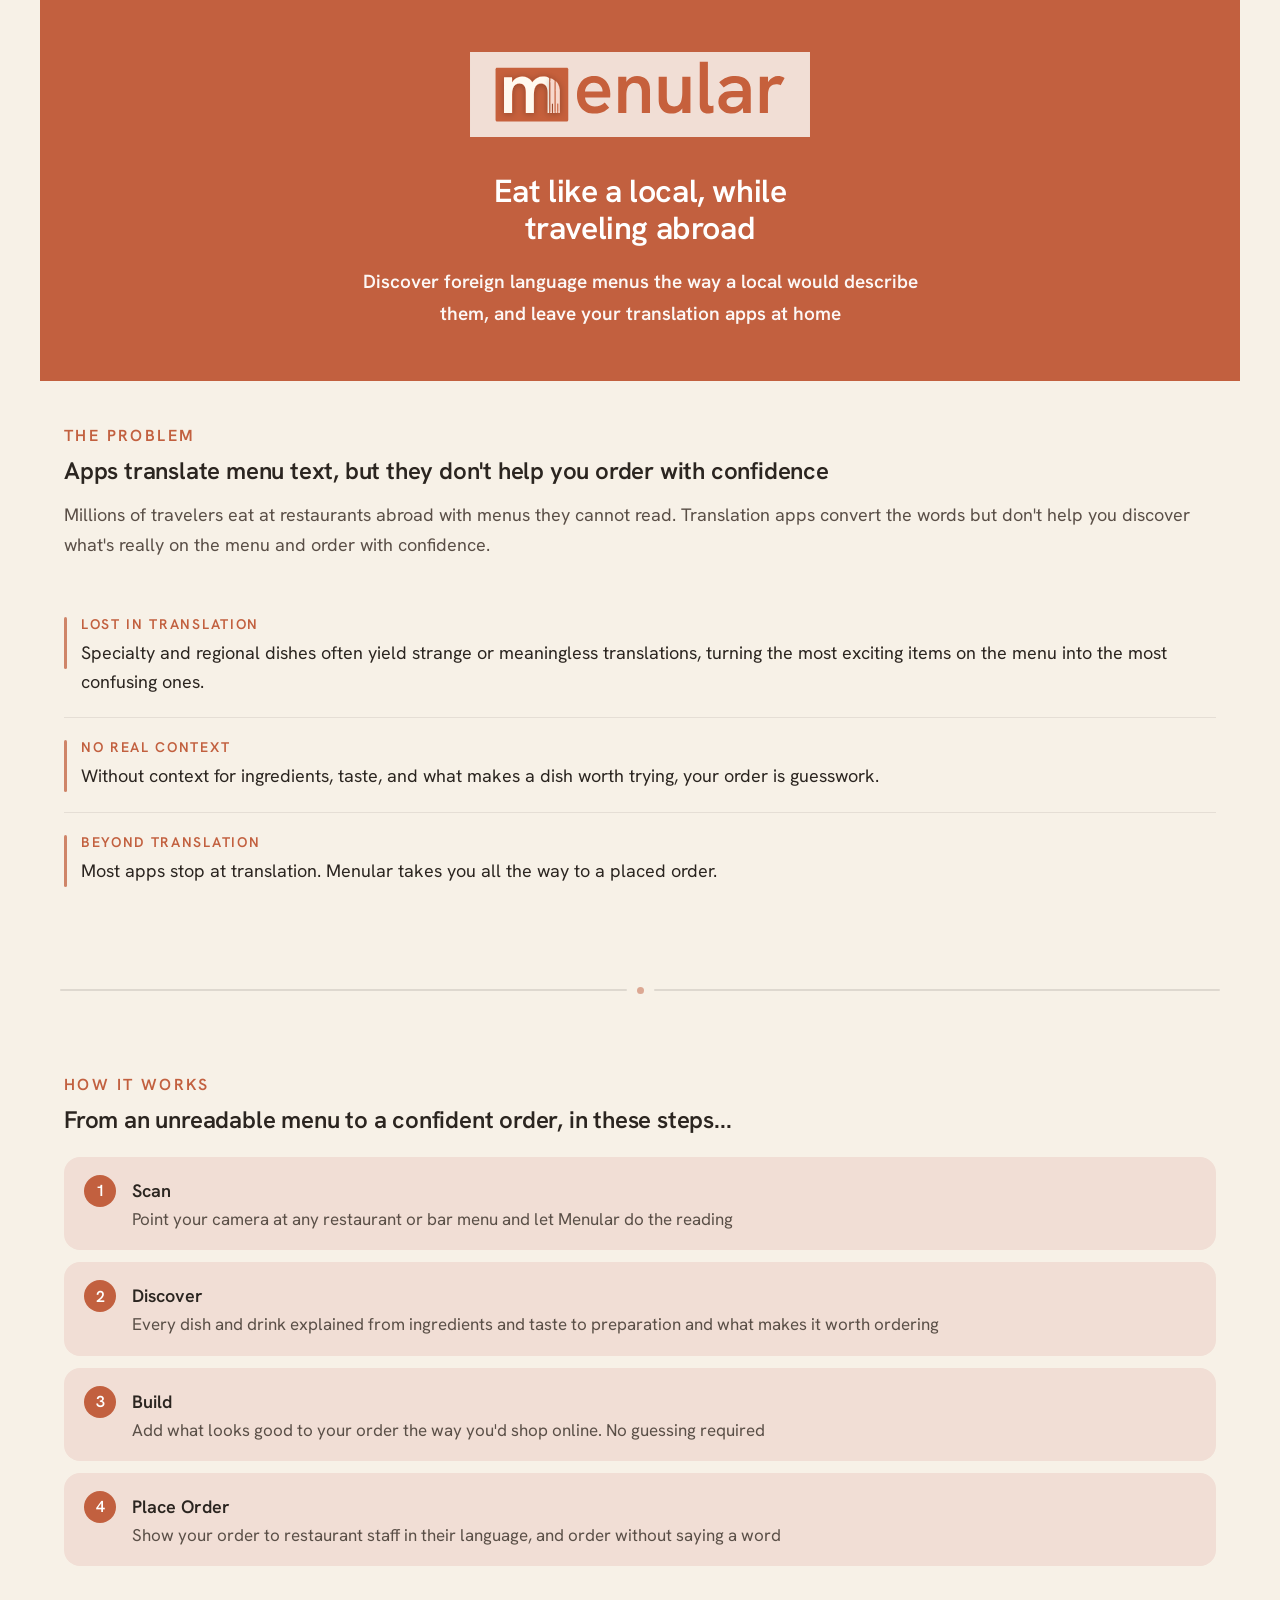
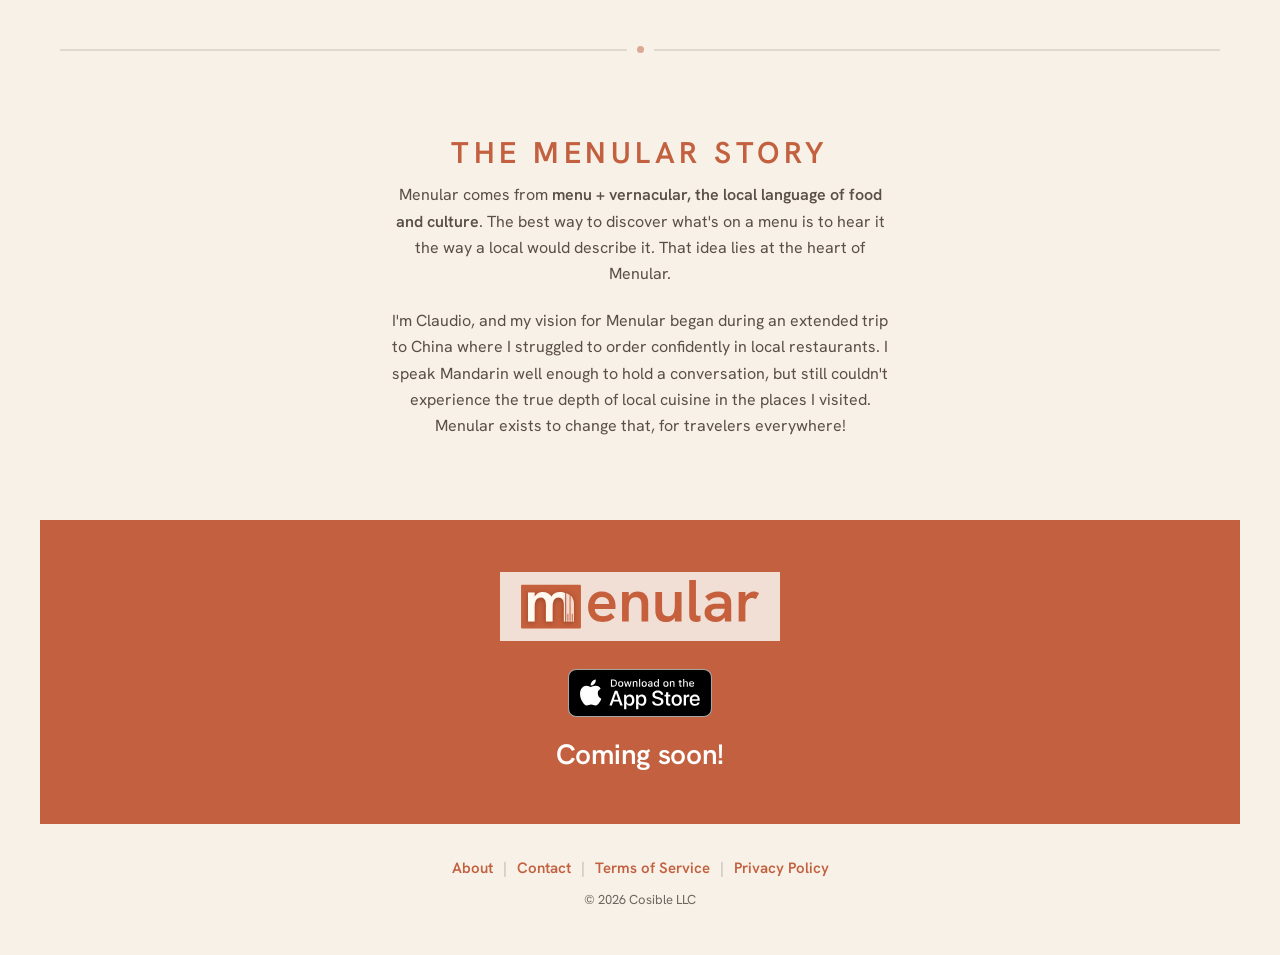
==== about.html @ b03bc006 "Home page: full-screen screenshot viewer, screen-fitted carousel, footer Contact link - Screenshot s" ====
<!DOCTYPE html>
<html lang="en">
<head>
<meta charset="UTF-8">
<meta name="viewport" content="width=device-width, initial-scale=1.0">
<title>About | Menular</title>
<meta name="description" content="Why Menular exists, how it works, and the story behind it. From an unreadable menu to a confident order.">
<link rel="canonical" href="https://www.menular.com/about">
<link rel="icon" href="/favicon.ico" sizes="32x32">
<link rel="icon" href="/assets/icons/favicon.svg" type="image/svg+xml">
<link rel="apple-touch-icon" href="/assets/icons/apple-touch-icon.png">
<meta name="theme-color" content="#f7f1e7">
<meta property="og:type" content="website">
<meta property="og:site_name" content="Menular">
<meta property="og:title" content="About | Menular">
<meta property="og:description" content="Why Menular exists, how it works, and the story behind it. From an unreadable menu to a confident order.">
<meta property="og:url" content="https://www.menular.com/about">
<meta property="og:image" content="https://www.menular.com/assets/og-image.jpg">
<meta property="og:image:width" content="1200">
<meta property="og:image:height" content="426">
<meta property="og:image:alt" content="The Menular logo above the tagline: Discover what's really on the menu">
<meta name="twitter:card" content="summary_large_image">
<link rel="stylesheet" href="/assets/fonts/fonts.css">
<link rel="stylesheet" href="/assets/css/footer.css">
<style>
  * { box-sizing: border-box; margin: 0; padding: 0; }

  body {
    font-family: 'Hanken Grotesk', system-ui, sans-serif;
    background: #f7f1e7;
    color: #2b2520;
    -webkit-font-smoothing: antialiased;
  }

  .page-wrap {
    max-width: 1200px;
    margin: 0 auto;
  }

  /* HERO: terracotta bg, logo links home */
  .hero {
    background: #c2603f;
    padding: 52px 28px 52px;
    text-align: center;
  }

  .hero-logo-link {
    display: block;
    width: 340px;
    max-width: 80%;
    margin: 0 auto 36px;
    border-radius: 4px;
  }

  .hero-logo-link:focus-visible {
    outline: 2px solid #fff;
    outline-offset: 4px;
  }

  .hero-logo {
    width: 100%;
    height: auto;
    display: block;
  }

  .hero-headline {
    font-size: 32px;
    font-weight: 800;
    color: #fff;
    line-height: 1.18;
    margin-bottom: 18px;
    letter-spacing: -0.4px;
    max-width: 320px;
    margin-left: auto;
    margin-right: auto;
  }

  .hero-sub {
    font-size: 19px;
    font-weight: 600;
    color: rgba(255,255,255,0.95);
    line-height: 1.65;
    width: 100%;
    max-width: 560px;
    margin: 18px auto 0;
  }

  /* DIVIDERS */
  .divider {
    display: flex;
    align-items: center;
    gap: 10px;
    padding: 0 20px;
    margin: 36px 0;
  }
  .divider-line {
    flex: 1;
    height: 2px;
    background: rgba(43,37,32,0.12);
    border-radius: 2px;
  }
  .divider-dot {
    width: 7px;
    height: 7px;
    border-radius: 50%;
    background: #c2603f;
    opacity: 0.5;
    flex-shrink: 0;
  }

  /* SECTIONS */
  .section {
    padding: 44px 24px 8px;
  }

  .section-eyebrow {
    font-size: 16px;
    font-weight: 700;
    letter-spacing: 0.15em;
    text-transform: uppercase;
    color: #c2603f;
    margin-bottom: 10px;
  }

  .section-title {
    font-size: 24px;
    font-weight: 800;
    color: #2b2520;
    line-height: 1.25;
    margin-bottom: 14px;
    letter-spacing: -0.2px;
  }

  .section-body {
    font-size: 18px;
    color: #5a4f47;
    line-height: 1.65;
    margin-bottom: 28px;
  }

  /* PROBLEM ITEMS */
  .problem-list {
    padding: 0 24px 44px;
  }

  .problem-item {
    display: flex;
    gap: 14px;
    align-items: flex-start;
    padding: 20px 0;
    border-bottom: 1px solid rgba(43,37,32,0.09);
  }
  .problem-item:last-child {
    border-bottom: none;
  }

  .problem-accent {
    width: 3px;
    min-height: 52px;
    background: #c2603f;
    border-radius: 2px;
    flex-shrink: 0;
    margin-top: 2px;
    opacity: 0.75;
  }

  .problem-content { flex: 1; }

  .problem-label {
    font-size: 14px;
    font-weight: 700;
    letter-spacing: 0.12em;
    text-transform: uppercase;
    color: #c2603f;
    margin-bottom: 6px;
  }

  .problem-text {
    font-size: 18px;
    color: #2b2520;
    line-height: 1.6;
  }

  /* HOW IT WORKS: steps with tinted background callouts */
  .steps-wrap {
    padding: 0 24px 44px;
  }

  .steps { display: flex; flex-direction: column; gap: 12px; }

  .step {
    display: flex;
    gap: 16px;
    align-items: flex-start;
    background: #F1DED5;
    border-radius: 16px;
    padding: 18px 20px;
  }

  .step-number {
    width: 32px;
    height: 32px;
    border-radius: 50%;
    background: #c2603f;
    color: #fff;
    font-size: 16px;
    font-weight: 700;
    display: flex;
    align-items: center;
    justify-content: center;
    flex-shrink: 0;
  }

  .step-text { flex: 1; padding-top: 4px; }

  .step-verb {
    font-size: 18px;
    font-weight: 700;
    color: #2b2520;
    margin-bottom: 4px;
  }

  .step-desc {
    font-size: 17px;
    color: #5a4f47;
    line-height: 1.55;
  }

  /* STORY */
  .story-section {
    padding: 44px 24px 80px;
    max-width: 560px;
    margin: 0 auto;
    text-align: center;
  }

  .story-title {
    font-size: 30px;
    font-weight: 700;
    letter-spacing: 0.15em;
    text-transform: uppercase;
    color: #c2603f;
    margin-bottom: 10px;
  }

  .story-body {
    font-size: 16px;
    color: #5a4f47;
    line-height: 1.65;
  }

  .story-body-first {
    margin-bottom: 20px;
  }

  .story-highlight {
    font-weight: 700;
  }

  /* CLOSING */
  .closing {
    background: #c2603f;
    padding: 52px 24px;
    text-align: center;
  }

  .closing-logo {
    width: 280px;
    max-width: 70%;
    height: auto;
    display: block;
    margin: 0 auto 16px;
  }

  /* App Store badge: Apple artwork shown as supplied, at least 40px tall,
     with clear space of one quarter of its height on every side. */
  .store-badge {
    display: inline-block;
    padding: 12px;
  }

  .store-badge img {
    display: block;
    height: 48px;
    width: auto;
  }

  .closing-coming {
    font-size: 28px;
    font-weight: 800;
    color: #fff;
    line-height: 1.2;
    letter-spacing: -0.3px;
    margin-top: 4px;
  }
</style>
</head>
<body>
<div class="page-wrap">

<!-- HERO: terracotta with logo linking home -->
<header class="hero">
  <a class="hero-logo-link" href="/">
    <img class="hero-logo" src="/assets/logo.svg" width="2249" height="560" alt="Menular home">
  </a>
  <h1 class="hero-headline">Eat like a local, while traveling abroad</h1>
  <p class="hero-sub">Discover foreign language menus the way a local would describe them, and leave your translation apps at home</p>
</header>

<main>

<!-- PROBLEM -->
<div class="section">
  <p class="section-eyebrow">The Problem</p>
  <h2 class="section-title">Apps translate menu text, but they don't help you order with confidence</h2>
  <p class="section-body">Millions of travelers eat at restaurants abroad with menus they cannot read. Translation apps convert the words but don't help you discover what's really on the menu and order with confidence.</p>
</div>

<div class="problem-list">
  <div class="problem-item">
    <div class="problem-accent"></div>
    <div class="problem-content">
      <p class="problem-label">Lost in translation</p>
      <p class="problem-text">Specialty and regional dishes often yield strange or meaningless translations, turning the most exciting items on the menu into the most confusing ones.</p>
    </div>
  </div>
  <div class="problem-item">
    <div class="problem-accent"></div>
    <div class="problem-content">
      <p class="problem-label">No real context</p>
      <p class="problem-text">Without context for ingredients, taste, and what makes a dish worth trying, your order is guesswork. </p>
    </div>
  </div>
  <div class="problem-item">
    <div class="problem-accent"></div>
    <div class="problem-content">
      <p class="problem-label">Beyond translation</p>
      <p class="problem-text">Most apps stop at translation. Menular takes you all the way to a placed order.</p>
    </div>
  </div>
</div>

<!-- DIVIDER -->
<div class="divider">
  <div class="divider-line"></div>
  <div class="divider-dot"></div>
  <div class="divider-line"></div>
</div>

<!-- HOW IT WORKS -->
<div class="section">
  <p class="section-eyebrow">How It Works</p>
  <h2 class="section-title">From an unreadable menu to a confident order, in these steps...</h2>
</div>

<div class="steps-wrap">
  <div class="steps">
    <div class="step">
      <div class="step-number">1</div>
      <div class="step-text">
        <p class="step-verb">Scan</p>
        <p class="step-desc">Point your camera at any restaurant or bar menu and let Menular do the reading</p>
      </div>
    </div>
    <div class="step">
      <div class="step-number">2</div>
      <div class="step-text">
        <p class="step-verb">Discover</p>
        <p class="step-desc">Every dish and drink explained from ingredients and taste to preparation and what makes it worth ordering</p>
      </div>
    </div>
    <div class="step">
      <div class="step-number">3</div>
      <div class="step-text">
        <p class="step-verb">Build</p>
        <p class="step-desc">Add what looks good to your order the way you'd shop online. No guessing required</p>
      </div>
    </div>
    <div class="step">
      <div class="step-number">4</div>
      <div class="step-text">
        <p class="step-verb">Place Order</p>
        <p class="step-desc">Show your order to restaurant staff in their language, and order without saying a word</p>
      </div>
    </div>
  </div>
</div>

<!-- DIVIDER -->
<div class="divider">
  <div class="divider-line"></div>
  <div class="divider-dot"></div>
  <div class="divider-line"></div>
</div>

<!-- STORY -->
<div class="story-section">
  <h2 class="story-title">The Menular Story</h2>
  <p class="story-body story-body-first">Menular comes from <span class="story-highlight">menu + vernacular, the local language of food and culture</span>. The best way to discover what's on a menu is to hear it the way a local would describe it. That idea lies at the heart of Menular.</p>
  <p class="story-body">I'm Claudio, and my vision for Menular began during an extended trip to China where I struggled to order confidently in local restaurants. I speak Mandarin well enough to hold a conversation, but still couldn't experience the true depth of local cuisine in the places I visited. Menular exists to change that, for travelers everywhere!</p>
</div>

<!-- CLOSING -->
<div class="closing">
  <img class="closing-logo" src="/assets/logo.svg" width="2249" height="560" alt="Menular">
  <div class="store-badge">
    <img src="/assets/badges/app-store-badge.svg" width="144" height="48" alt="Download on the App Store">
  </div>
  <p class="closing-coming">Coming soon!</p>
</div>

</main>

<!-- FOOTER -->
<footer class="site-footer">
  <nav class="footer-links" aria-label="Footer">
    <span class="footer-group"><a href="/about">About</a><span class="footer-sep" aria-hidden="true">|</span><a href="/terms-of-service#contact">Contact</a></span>
    <span class="footer-sep footer-sep-mid" aria-hidden="true">|</span>
    <span class="footer-group"><a href="/terms-of-service">Terms of Service</a><span class="footer-sep" aria-hidden="true">|</span><a href="/privacy-policy">Privacy Policy</a></span>
  </nav>
  <p class="footer-copy">&copy; 2026 Cosible LLC</p>
</footer>

</div><!-- end page-wrap -->
</body>
</html>
---- assets/fonts/fonts.css ----
/* Self-hosted fonts (Latin subset), from Fontsource 5.3.0.
   Newsreader and Hanken Grotesk are licensed under the SIL Open Font License 1.1;
   see Newsreader-OFL.txt and HankenGrotesk-OFL.txt in this folder. */

@font-face {
  font-family: 'Newsreader';
  font-style: normal;
  font-weight: 400;
  font-display: swap;
  src: url('newsreader-latin-400-normal.woff2') format('woff2');
  unicode-range: U+0000-00FF, U+0131, U+0152-0153, U+02BB-02BC, U+02C6, U+02DA, U+02DC, U+0304, U+0308, U+0329, U+2000-206F, U+20AC, U+2122, U+2191, U+2193, U+2212, U+2215, U+FEFF, U+FFFD;
}

@font-face {
  font-family: 'Newsreader';
  font-style: italic;
  font-weight: 400;
  font-display: swap;
  src: url('newsreader-latin-400-italic.woff2') format('woff2');
  unicode-range: U+0000-00FF, U+0131, U+0152-0153, U+02BB-02BC, U+02C6, U+02DA, U+02DC, U+0304, U+0308, U+0329, U+2000-206F, U+20AC, U+2122, U+2191, U+2193, U+2212, U+2215, U+FEFF, U+FFFD;
}

@font-face {
  font-family: 'Hanken Grotesk';
  font-style: normal;
  font-weight: 400;
  font-display: swap;
  src: url('hanken-grotesk-latin-400-normal.woff2') format('woff2');
  unicode-range: U+0000-00FF, U+0131, U+0152-0153, U+02BB-02BC, U+02C6, U+02DA, U+02DC, U+0304, U+0308, U+0329, U+2000-206F, U+20AC, U+2122, U+2191, U+2193, U+2212, U+2215, U+FEFF, U+FFFD;
}

@font-face {
  font-family: 'Hanken Grotesk';
  font-style: normal;
  font-weight: 500;
  font-display: swap;
  src: url('hanken-grotesk-latin-500-normal.woff2') format('woff2');
  unicode-range: U+0000-00FF, U+0131, U+0152-0153, U+02BB-02BC, U+02C6, U+02DA, U+02DC, U+0304, U+0308, U+0329, U+2000-206F, U+20AC, U+2122, U+2191, U+2193, U+2212, U+2215, U+FEFF, U+FFFD;
}

@font-face {
  font-family: 'Hanken Grotesk';
  font-style: normal;
  font-weight: 600;
  font-display: swap;
  src: url('hanken-grotesk-latin-600-normal.woff2') format('woff2');
  unicode-range: U+0000-00FF, U+0131, U+0152-0153, U+02BB-02BC, U+02C6, U+02DA, U+02DC, U+0304, U+0308, U+0329, U+2000-206F, U+20AC, U+2122, U+2191, U+2193, U+2212, U+2215, U+FEFF, U+FFFD;
}
---- assets/css/footer.css ----
/* Shared footer, linked from every page so it stays identical everywhere. */
.site-footer {
  padding: 32px 24px 44px;
  text-align: center;
  font-size: 15px;
  line-height: 1.6;
}

.footer-links {
  display: flex;
  flex-wrap: wrap;
  justify-content: center;
  align-items: baseline;
  gap: 4px 0;
}

.footer-group {
  display: inline-flex;
  align-items: baseline;
}

.footer-sep {
  color: rgba(43,37,32,0.3);
  padding: 0 10px;
}

.footer-links a {
  color: #c2603f;
  font-weight: 600;
  text-decoration: none;
  border-radius: 3px;
}

.footer-links a:hover {
  text-decoration: underline;
  text-underline-offset: 3px;
}

.footer-links a:focus-visible {
  outline: 2px solid #c2603f;
  outline-offset: 3px;
}

.footer-copy {
  margin-top: 10px;
  font-size: 13px;
  color: rgba(43,37,32,0.68);
}

/* On narrow phones, break into two tidy rows instead of wrapping mid-list. */
@media (max-width: 420px) {
  .footer-links { flex-direction: column; align-items: center; }
  .footer-sep-mid { display: none; }
}
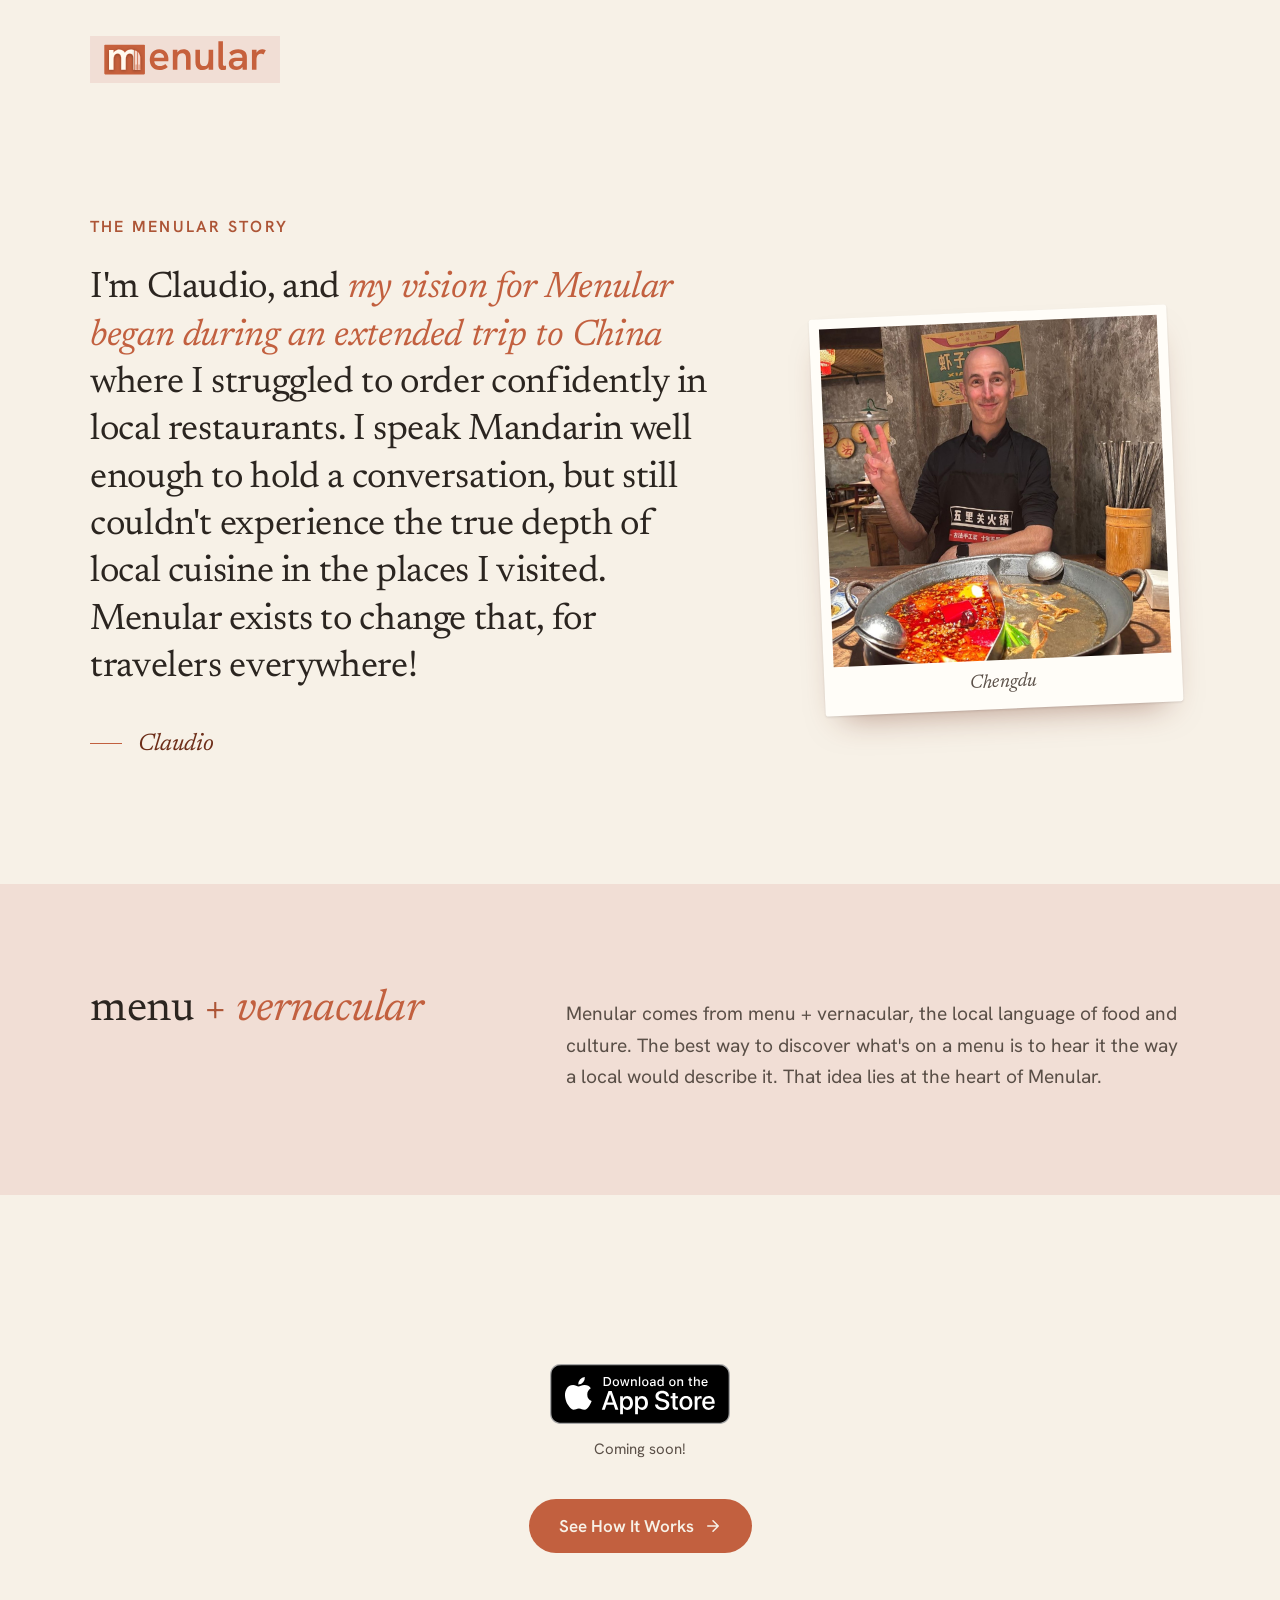
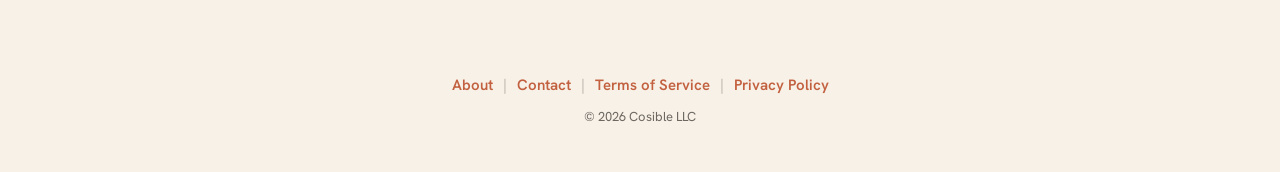
==== commit 80eb412b: "About page rebuild, #how-it-works landing, desktop carousel alignment About page ("C Snapshot" direc" ====
--- a/about.html
+++ b/about.html
@@ -3,8 +3,8 @@
 <head>
 <meta charset="UTF-8">
 <meta name="viewport" content="width=device-width, initial-scale=1.0">
-<title>About | Menular</title>
-<meta name="description" content="Why Menular exists, how it works, and the story behind it. From an unreadable menu to a confident order.">
+<title>The Menular Story | Menular</title>
+<meta name="description" content="The story behind Menular, and where its name comes from.">
 <link rel="canonical" href="https://www.menular.com/about">
 <link rel="icon" href="/favicon.ico" sizes="32x32">
 <link rel="icon" href="/assets/icons/favicon.svg" type="image/svg+xml">
@@ -12,14 +12,16 @@
 <meta name="theme-color" content="#f7f1e7">
 <meta property="og:type" content="website">
 <meta property="og:site_name" content="Menular">
-<meta property="og:title" content="About | Menular">
-<meta property="og:description" content="Why Menular exists, how it works, and the story behind it. From an unreadable menu to a confident order.">
+<meta property="og:title" content="The Menular Story | Menular">
+<meta property="og:description" content="The story behind Menular, and where its name comes from.">
 <meta property="og:url" content="https://www.menular.com/about">
 <meta property="og:image" content="https://www.menular.com/assets/og-image.jpg">
 <meta property="og:image:width" content="1200">
 <meta property="og:image:height" content="426">
 <meta property="og:image:alt" content="The Menular logo above the tagline: Discover what's really on the menu">
 <meta name="twitter:card" content="summary_large_image">
+<meta name="twitter:description" content="The story behind Menular, and where its name comes from.">
+<link rel="preload" href="/assets/fonts/newsreader-latin-400-normal.woff2" as="font" type="font/woff2" crossorigin>
 <link rel="stylesheet" href="/assets/fonts/fonts.css">
 <link rel="stylesheet" href="/assets/css/footer.css">
 <style>
@@ -32,381 +34,329 @@
     -webkit-font-smoothing: antialiased;
   }
 
-  .page-wrap {
-    max-width: 1200px;
+  /* Content column: 1100px wide at most, with side padding. */
+  .wrap {
+    width: min(1100px, 100% - 2 * clamp(20px, 4vw, 48px));
     margin: 0 auto;
   }
 
-  /* HERO: terracotta bg, logo links home */
-  .hero {
-    background: #c2603f;
-    padding: 52px 28px 52px;
-    text-align: center;
-  }
-
-  .hero-logo-link {
+  /* HEADER */
+  .site-header {
+    padding-top: clamp(20px, 3.5vw, 36px);
+  }
+
+  .logo-link {
+    display: inline-block;
+    width: clamp(150px, 15vw, 190px);
+    border-radius: 4px;
+  }
+
+  .logo-link img {
     display: block;
-    width: 340px;
-    max-width: 80%;
-    margin: 0 auto 36px;
-    border-radius: 4px;
-  }
-
-  .hero-logo-link:focus-visible {
-    outline: 2px solid #fff;
-    outline-offset: 4px;
-  }
-
-  .hero-logo {
     width: 100%;
     height: auto;
+  }
+
+  .logo-link:focus-visible {
+    outline: 2px solid #6D2E19;
+    outline-offset: 4px;
+  }
+
+  /* STORY: the text beside a tilted snapshot; they stack on narrow screens. */
+  .story {
+    padding-top: clamp(56px, 10vw, 140px);
+  }
+
+  .label {
+    margin: 0 0 clamp(20px, 2.5vw, 28px);
+    font-size: 16px;
+    font-weight: 600;
+    letter-spacing: .14em;
+    text-transform: uppercase;
+    color: #ad5536;
+  }
+
+  .story-row {
+    display: flex;
+    flex-wrap: wrap;
+    align-items: center;
+    gap: clamp(48px, 6vw, 88px);
+  }
+
+  .story-text {
+    flex: 999 1 480px;
+    min-width: 0;
+  }
+
+  .story-lede {
+    max-width: 22em;
+    font-family: Newsreader, Georgia, serif;
+    font-weight: 400;
+    font-size: clamp(26px, 2.9vw, 37px);
+    line-height: 1.28;
+    letter-spacing: -0.01em;
+    color: #2b2520;
+    text-wrap: pretty;
+  }
+
+  .story-lede em {
+    font-style: italic;
+    color: #c2603f;
+  }
+
+  .signature {
+    display: flex;
+    align-items: center;
+    gap: 16px;
+    margin-top: clamp(28px, 3.5vw, 40px);
+  }
+
+  .signature-line {
+    width: 32px;
+    height: 1px;
+    background: #c2603f;
+  }
+
+  .signature-name {
+    font-family: Newsreader, Georgia, serif;
+    font-style: italic;
+    font-size: 24px;
+    line-height: 1;
+    color: #6D2E19;
+  }
+
+  .story-photo {
+    display: flex;
+    justify-content: center;
+    flex: 0 1 388px;
+    max-width: 400px;
+    margin: 0 auto;
+    padding: 8px 12px;
+  }
+
+  /* A printed snapshot, slightly askew. */
+  .snapshot {
+    width: min(100%, clamp(300px, 28vw, 360px));
+    padding: 10px 10px 0;
+    border-radius: 3px;
+    background: #fffdf8;
+    transform: rotate(-2.5deg);
+    box-shadow: 0 1px 2px rgba(43,37,32,.12), 0 18px 34px -18px rgba(109,46,25,.5);
+  }
+
+  .snapshot img {
     display: block;
-  }
-
-  .hero-headline {
-    font-size: 32px;
-    font-weight: 800;
-    color: #fff;
-    line-height: 1.18;
-    margin-bottom: 18px;
-    letter-spacing: -0.4px;
-    max-width: 320px;
-    margin-left: auto;
-    margin-right: auto;
-  }
-
-  .hero-sub {
+    width: 100%;
+    height: auto;
+    aspect-ratio: 1 / 1;
+    object-fit: cover;
+  }
+
+  .snapshot figcaption {
+    padding: 12px 4px 14px;
+    font-family: Newsreader, Georgia, serif;
+    font-style: italic;
     font-size: 19px;
-    font-weight: 600;
-    color: rgba(255,255,255,0.95);
+    line-height: 1.2;
+    color: #5a4f47;
+    text-align: center;
+  }
+
+  /* NAME BAND */
+  .name-band {
+    margin-top: clamp(80px, 10vw, 140px);
+    padding: clamp(56px, 8vw, 112px) 0;
+    background: #F1DED5;
+  }
+
+  .name-row {
+    display: flex;
+    flex-wrap: wrap;
+    align-items: baseline;
+    gap: 20px clamp(24px, 5vw, 80px);
+  }
+
+  .name-mark {
+    flex: 1 1 280px;
+    font-family: Newsreader, Georgia, serif;
+    font-weight: 400;
+    font-size: clamp(32px, 3.6vw, 44px);
+    line-height: 1.1;
+    letter-spacing: -0.01em;
+    color: #2b2520;
+  }
+
+  .name-plus {
+    color: #ad5536;
+  }
+
+  .name-mark em {
+    font-style: italic;
+    color: #c2603f;
+  }
+
+  .name-text {
+    flex: 2 1 360px;
+    font-size: clamp(18px, 1.5vw, 20px);
     line-height: 1.65;
-    width: 100%;
-    max-width: 560px;
-    margin: 18px auto 0;
-  }
-
-  /* DIVIDERS */
-  .divider {
-    display: flex;
-    align-items: center;
-    gap: 10px;
-    padding: 0 20px;
-    margin: 36px 0;
-  }
-  .divider-line {
-    flex: 1;
-    height: 2px;
-    background: rgba(43,37,32,0.12);
-    border-radius: 2px;
-  }
-  .divider-dot {
-    width: 7px;
-    height: 7px;
-    border-radius: 50%;
-    background: #c2603f;
-    opacity: 0.5;
-    flex-shrink: 0;
-  }
-
-  /* SECTIONS */
-  .section {
-    padding: 44px 24px 8px;
-  }
-
-  .section-eyebrow {
-    font-size: 16px;
-    font-weight: 700;
-    letter-spacing: 0.15em;
-    text-transform: uppercase;
-    color: #c2603f;
-    margin-bottom: 10px;
-  }
-
-  .section-title {
-    font-size: 24px;
-    font-weight: 800;
-    color: #2b2520;
-    line-height: 1.25;
-    margin-bottom: 14px;
-    letter-spacing: -0.2px;
-  }
-
-  .section-body {
-    font-size: 18px;
     color: #5a4f47;
-    line-height: 1.65;
-    margin-bottom: 28px;
-  }
-
-  /* PROBLEM ITEMS */
-  .problem-list {
-    padding: 0 24px 44px;
-  }
-
-  .problem-item {
-    display: flex;
-    gap: 14px;
-    align-items: flex-start;
-    padding: 20px 0;
-    border-bottom: 1px solid rgba(43,37,32,0.09);
-  }
-  .problem-item:last-child {
-    border-bottom: none;
-  }
-
-  .problem-accent {
-    width: 3px;
-    min-height: 52px;
-    background: #c2603f;
-    border-radius: 2px;
-    flex-shrink: 0;
-    margin-top: 2px;
-    opacity: 0.75;
-  }
-
-  .problem-content { flex: 1; }
-
-  .problem-label {
-    font-size: 14px;
-    font-weight: 700;
-    letter-spacing: 0.12em;
-    text-transform: uppercase;
-    color: #c2603f;
-    margin-bottom: 6px;
-  }
-
-  .problem-text {
-    font-size: 18px;
-    color: #2b2520;
-    line-height: 1.6;
-  }
-
-  /* HOW IT WORKS: steps with tinted background callouts */
-  .steps-wrap {
-    padding: 0 24px 44px;
-  }
-
-  .steps { display: flex; flex-direction: column; gap: 12px; }
-
-  .step {
-    display: flex;
-    gap: 16px;
-    align-items: flex-start;
-    background: #F1DED5;
-    border-radius: 16px;
-    padding: 18px 20px;
-  }
-
-  .step-number {
-    width: 32px;
-    height: 32px;
-    border-radius: 50%;
-    background: #c2603f;
-    color: #fff;
-    font-size: 16px;
-    font-weight: 700;
-    display: flex;
-    align-items: center;
-    justify-content: center;
-    flex-shrink: 0;
-  }
-
-  .step-text { flex: 1; padding-top: 4px; }
-
-  .step-verb {
-    font-size: 18px;
-    font-weight: 700;
-    color: #2b2520;
-    margin-bottom: 4px;
-  }
-
-  .step-desc {
-    font-size: 17px;
-    color: #5a4f47;
-    line-height: 1.55;
-  }
-
-  /* STORY */
-  .story-section {
-    padding: 44px 24px 80px;
-    max-width: 560px;
-    margin: 0 auto;
+    text-wrap: pretty;
+  }
+
+  /* CLOSING: matches the home page's badge and pill. */
+  .closing {
+    display: flex;
+    flex-direction: column;
+    align-items: center;
+    gap: 40px;
+    padding: clamp(80px, 12vw, 160px) 24px clamp(56px, 7vw, 88px);
     text-align: center;
   }
 
-  .story-title {
-    font-size: 30px;
-    font-weight: 700;
-    letter-spacing: 0.15em;
-    text-transform: uppercase;
-    color: #c2603f;
-    margin-bottom: 10px;
-  }
-
-  .story-body {
-    font-size: 16px;
-    color: #5a4f47;
-    line-height: 1.65;
-  }
-
-  .story-body-first {
-    margin-bottom: 20px;
-  }
-
-  .story-highlight {
-    font-weight: 700;
-  }
-
-  /* CLOSING */
-  .closing {
-    background: #c2603f;
-    padding: 52px 24px;
-    text-align: center;
-  }
-
-  .closing-logo {
-    width: 280px;
-    max-width: 70%;
-    height: auto;
-    display: block;
-    margin: 0 auto 16px;
-  }
-
-  /* App Store badge: Apple artwork shown as supplied, at least 40px tall,
-     with clear space of one quarter of its height on every side. */
+  .badge-block {
+    display: flex;
+    flex-direction: column;
+    align-items: center;
+  }
+
+  /* App Store badge: Apple artwork shown as supplied, with clear space of
+     one quarter of its height on every side. */
   .store-badge {
-    display: inline-block;
-    padding: 12px;
+    padding: 13px;
   }
 
   .store-badge img {
     display: block;
-    height: 48px;
+    height: 52px;
     width: auto;
   }
 
-  .closing-coming {
-    font-size: 28px;
-    font-weight: 800;
-    color: #fff;
-    line-height: 1.2;
-    letter-spacing: -0.3px;
-    margin-top: 4px;
+  .coming {
+    font-size: 15px;
+    color: #5a4f47;
+  }
+
+  .pill {
+    display: inline-flex;
+    align-items: center;
+    gap: 10px;
+    min-height: 54px;
+    padding: 0 30px;
+    border-radius: 999px;
+    background: #c2603f;
+    color: #f7f1e7;
+    font-size: 17px;
+    font-weight: 600;
+    text-decoration: none;
+    transition: background-color .2s ease, transform .2s ease, box-shadow .2s ease;
+  }
+
+  .pill svg {
+    flex-shrink: 0;
+    transition: transform .2s ease;
+  }
+
+  .pill:hover,
+  .pill:focus-visible {
+    background: #ad5536;
+    transform: translateY(-2px);
+    box-shadow: 0 10px 24px -10px rgba(109,46,25,.5);
+  }
+
+  .pill:hover svg,
+  .pill:focus-visible svg {
+    transform: translateX(4px);
+  }
+
+  .pill:focus-visible {
+    outline: 2px solid #6D2E19;
+    outline-offset: 3px;
+  }
+
+  @media (min-width: 768px) {
+    .store-badge {
+      padding: 15px;
+    }
+
+    .store-badge img {
+      height: 60px;
+    }
+  }
+
+  /* Reduced motion: hover changes color only. */
+  @media (prefers-reduced-motion: reduce) {
+    .pill,
+    .pill svg {
+      transition: background-color .2s ease;
+    }
+
+    .pill:hover,
+    .pill:focus-visible {
+      transform: none;
+      box-shadow: none;
+    }
+
+    .pill:hover svg,
+    .pill:focus-visible svg {
+      transform: none;
+    }
   }
 </style>
 </head>
 <body>
-<div class="page-wrap">
-
-<!-- HERO: terracotta with logo linking home -->
-<header class="hero">
-  <a class="hero-logo-link" href="/">
-    <img class="hero-logo" src="/assets/logo.svg" width="2249" height="560" alt="Menular home">
-  </a>
-  <h1 class="hero-headline">Eat like a local, while traveling abroad</h1>
-  <p class="hero-sub">Discover foreign language menus the way a local would describe them, and leave your translation apps at home</p>
+
+<header class="site-header">
+  <div class="wrap">
+    <a class="logo-link" href="/" aria-label="Menular home">
+      <img src="/assets/logo.svg" width="2249" height="560" alt="">
+    </a>
+  </div>
 </header>
 
 <main>
 
-<!-- PROBLEM -->
-<div class="section">
-  <p class="section-eyebrow">The Problem</p>
-  <h2 class="section-title">Apps translate menu text, but they don't help you order with confidence</h2>
-  <p class="section-body">Millions of travelers eat at restaurants abroad with menus they cannot read. Translation apps convert the words but don't help you discover what's really on the menu and order with confidence.</p>
-</div>
-
-<div class="problem-list">
-  <div class="problem-item">
-    <div class="problem-accent"></div>
-    <div class="problem-content">
-      <p class="problem-label">Lost in translation</p>
-      <p class="problem-text">Specialty and regional dishes often yield strange or meaningless translations, turning the most exciting items on the menu into the most confusing ones.</p>
-    </div>
-  </div>
-  <div class="problem-item">
-    <div class="problem-accent"></div>
-    <div class="problem-content">
-      <p class="problem-label">No real context</p>
-      <p class="problem-text">Without context for ingredients, taste, and what makes a dish worth trying, your order is guesswork. </p>
-    </div>
-  </div>
-  <div class="problem-item">
-    <div class="problem-accent"></div>
-    <div class="problem-content">
-      <p class="problem-label">Beyond translation</p>
-      <p class="problem-text">Most apps stop at translation. Menular takes you all the way to a placed order.</p>
-    </div>
-  </div>
-</div>
-
-<!-- DIVIDER -->
-<div class="divider">
-  <div class="divider-line"></div>
-  <div class="divider-dot"></div>
-  <div class="divider-line"></div>
-</div>
-
-<!-- HOW IT WORKS -->
-<div class="section">
-  <p class="section-eyebrow">How It Works</p>
-  <h2 class="section-title">From an unreadable menu to a confident order, in these steps...</h2>
-</div>
-
-<div class="steps-wrap">
-  <div class="steps">
-    <div class="step">
-      <div class="step-number">1</div>
-      <div class="step-text">
-        <p class="step-verb">Scan</p>
-        <p class="step-desc">Point your camera at any restaurant or bar menu and let Menular do the reading</p>
+<!-- STORY -->
+<section class="story">
+  <div class="wrap">
+    <h1 class="label">The Menular story</h1>
+    <div class="story-row">
+      <div class="story-text">
+        <p class="story-lede">I'm Claudio, and <em>my vision for Menular began during an extended trip to China</em> where I struggled to order confidently in local restaurants. I speak Mandarin well enough to hold a conversation, but still couldn't experience the true depth of local cuisine in the places I visited. Menular exists to change that, for travelers everywhere!</p>
+        <p class="signature">
+          <span class="signature-line" aria-hidden="true"></span>
+          <span class="signature-name">Claudio</span>
+        </p>
       </div>
-    </div>
-    <div class="step">
-      <div class="step-number">2</div>
-      <div class="step-text">
-        <p class="step-verb">Discover</p>
-        <p class="step-desc">Every dish and drink explained from ingredients and taste to preparation and what makes it worth ordering</p>
-      </div>
-    </div>
-    <div class="step">
-      <div class="step-number">3</div>
-      <div class="step-text">
-        <p class="step-verb">Build</p>
-        <p class="step-desc">Add what looks good to your order the way you'd shop online. No guessing required</p>
-      </div>
-    </div>
-    <div class="step">
-      <div class="step-number">4</div>
-      <div class="step-text">
-        <p class="step-verb">Place Order</p>
-        <p class="step-desc">Show your order to restaurant staff in their language, and order without saying a word</p>
+      <div class="story-photo">
+        <figure class="snapshot">
+          <img src="/assets/about/claudio.jpg" width="1000" height="1000" alt="Claudio in Chengdu">
+          <figcaption>Chengdu</figcaption>
+        </figure>
       </div>
     </div>
   </div>
-</div>
-
-<!-- DIVIDER -->
-<div class="divider">
-  <div class="divider-line"></div>
-  <div class="divider-dot"></div>
-  <div class="divider-line"></div>
-</div>
-
-<!-- STORY -->
-<div class="story-section">
-  <h2 class="story-title">The Menular Story</h2>
-  <p class="story-body story-body-first">Menular comes from <span class="story-highlight">menu + vernacular, the local language of food and culture</span>. The best way to discover what's on a menu is to hear it the way a local would describe it. That idea lies at the heart of Menular.</p>
-  <p class="story-body">I'm Claudio, and my vision for Menular began during an extended trip to China where I struggled to order confidently in local restaurants. I speak Mandarin well enough to hold a conversation, but still couldn't experience the true depth of local cuisine in the places I visited. Menular exists to change that, for travelers everywhere!</p>
-</div>
+</section>
+
+<!-- NAME BAND -->
+<section class="name-band" aria-label="Where the name comes from">
+  <div class="wrap name-row">
+    <p class="name-mark" aria-hidden="true">menu <span class="name-plus">+</span> <em>vernacular</em></p>
+    <p class="name-text">Menular comes from menu + vernacular, the local language of food and culture. The best way to discover what's on a menu is to hear it the way a local would describe it. That idea lies at the heart of Menular.</p>
+  </div>
+</section>
 
 <!-- CLOSING -->
 <div class="closing">
-  <img class="closing-logo" src="/assets/logo.svg" width="2249" height="560" alt="Menular">
-  <div class="store-badge">
-    <img src="/assets/badges/app-store-badge.svg" width="144" height="48" alt="Download on the App Store">
+  <div class="badge-block">
+    <div class="store-badge">
+      <img src="/assets/badges/app-store-badge.svg" width="180" height="60" alt="Download on the App Store">
+    </div>
+    <p class="coming">Coming soon!</p>
   </div>
-  <p class="closing-coming">Coming soon!</p>
+  <a class="pill" href="/#how-it-works">
+    See How It Works
+    <svg width="18" height="18" viewBox="0 0 24 24" aria-hidden="true" focusable="false"><path d="M5 12h14M12 5l7 7-7 7" fill="none" stroke="currentColor" stroke-width="2" stroke-linecap="round" stroke-linejoin="round"/></svg>
+  </a>
 </div>
 
 </main>
@@ -414,13 +364,12 @@
 <!-- FOOTER -->
 <footer class="site-footer">
   <nav class="footer-links" aria-label="Footer">
-    <span class="footer-group"><a href="/about">About</a><span class="footer-sep" aria-hidden="true">|</span><a href="/terms-of-service#contact">Contact</a></span>
+    <span class="footer-group"><a href="/about" aria-current="page">About</a><span class="footer-sep" aria-hidden="true">|</span><a href="/terms-of-service#contact">Contact</a></span>
     <span class="footer-sep footer-sep-mid" aria-hidden="true">|</span>
     <span class="footer-group"><a href="/terms-of-service">Terms of Service</a><span class="footer-sep" aria-hidden="true">|</span><a href="/privacy-policy">Privacy Policy</a></span>
   </nav>
   <p class="footer-copy">&copy; 2026 Cosible LLC</p>
 </footer>
 
-</div><!-- end page-wrap -->
 </body>
 </html>
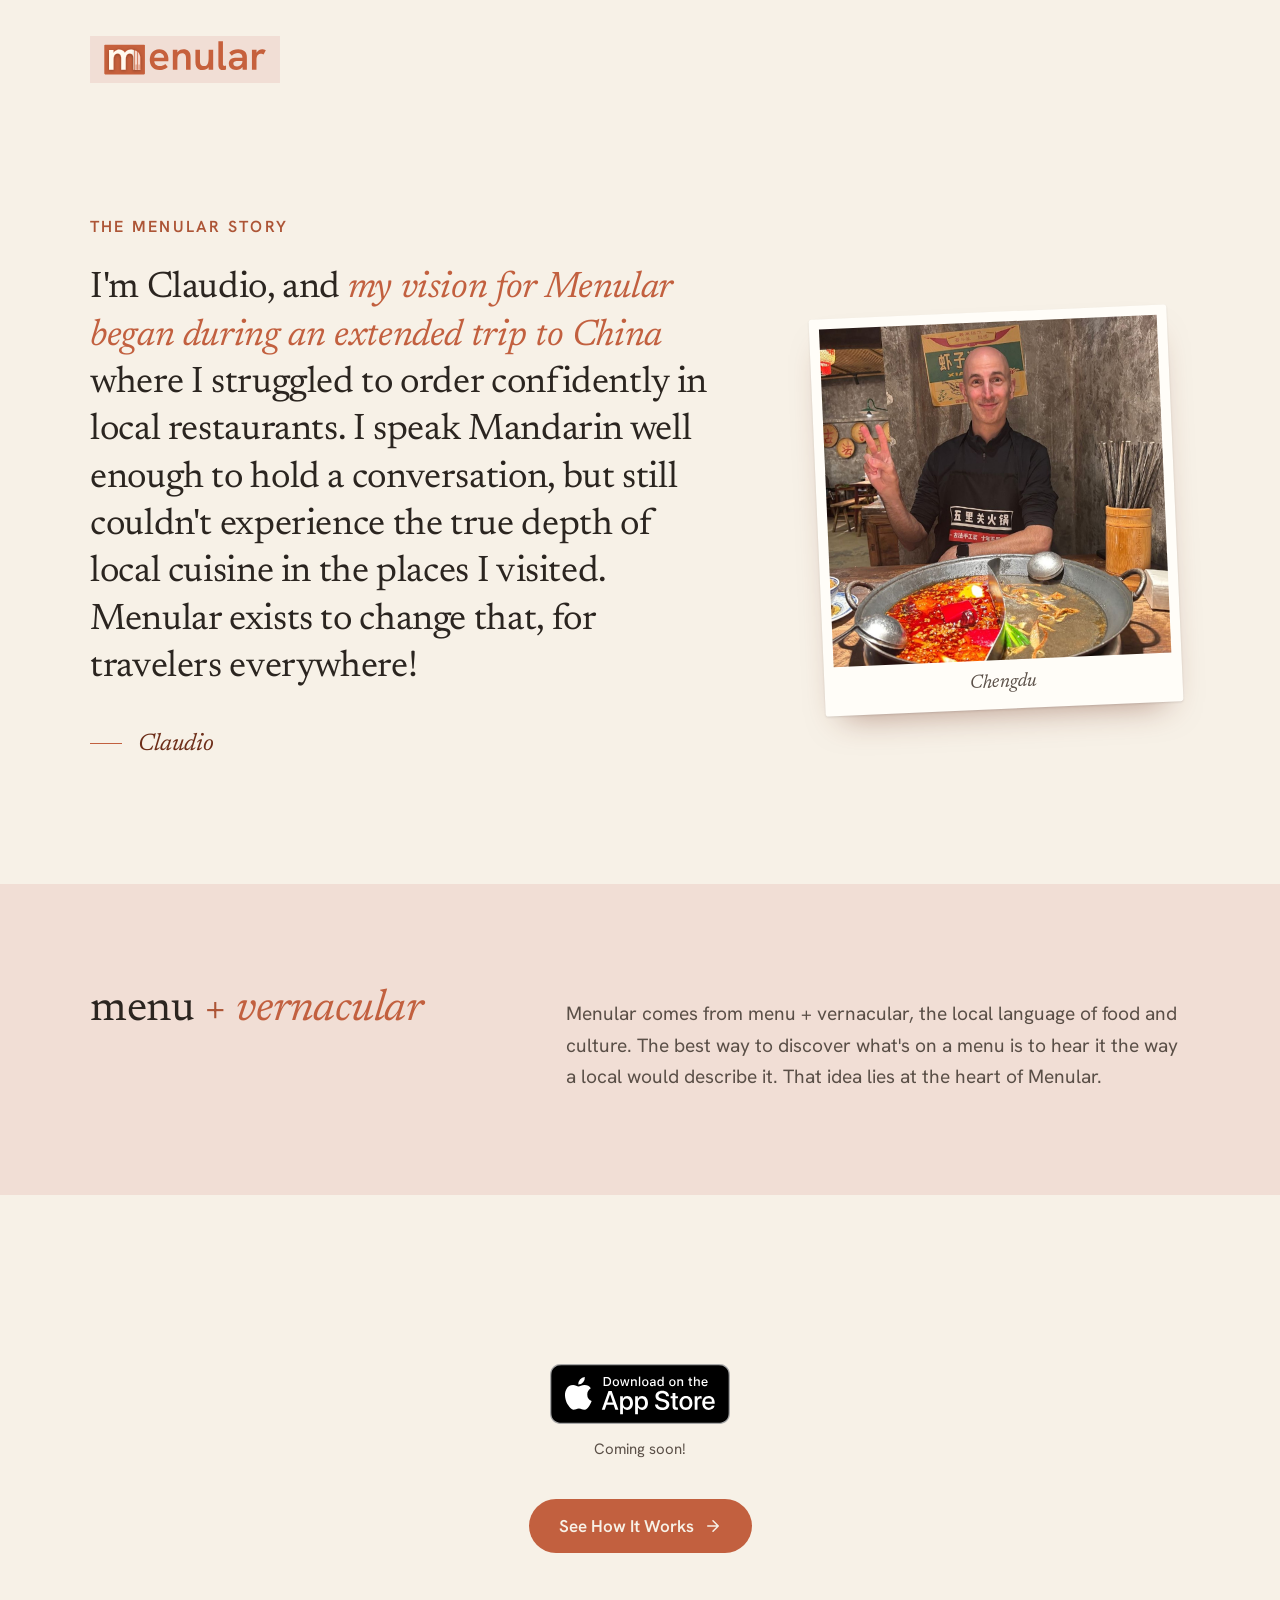
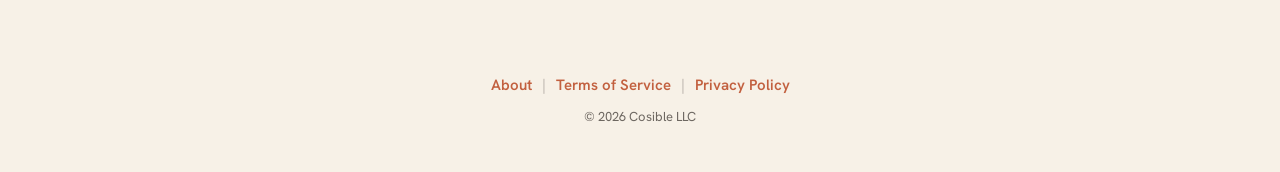
==== commit 4cef9af2: "Footer: remove the Contact link on every page The shared footer now reads About | Terms of Service |" ====
--- a/about.html
+++ b/about.html
@@ -364,7 +364,7 @@
 <!-- FOOTER -->
 <footer class="site-footer">
   <nav class="footer-links" aria-label="Footer">
-    <span class="footer-group"><a href="/about" aria-current="page">About</a><span class="footer-sep" aria-hidden="true">|</span><a href="/terms-of-service#contact">Contact</a></span>
+    <span class="footer-group"><a href="/about" aria-current="page">About</a></span>
     <span class="footer-sep footer-sep-mid" aria-hidden="true">|</span>
     <span class="footer-group"><a href="/terms-of-service">Terms of Service</a><span class="footer-sep" aria-hidden="true">|</span><a href="/privacy-policy">Privacy Policy</a></span>
   </nav>
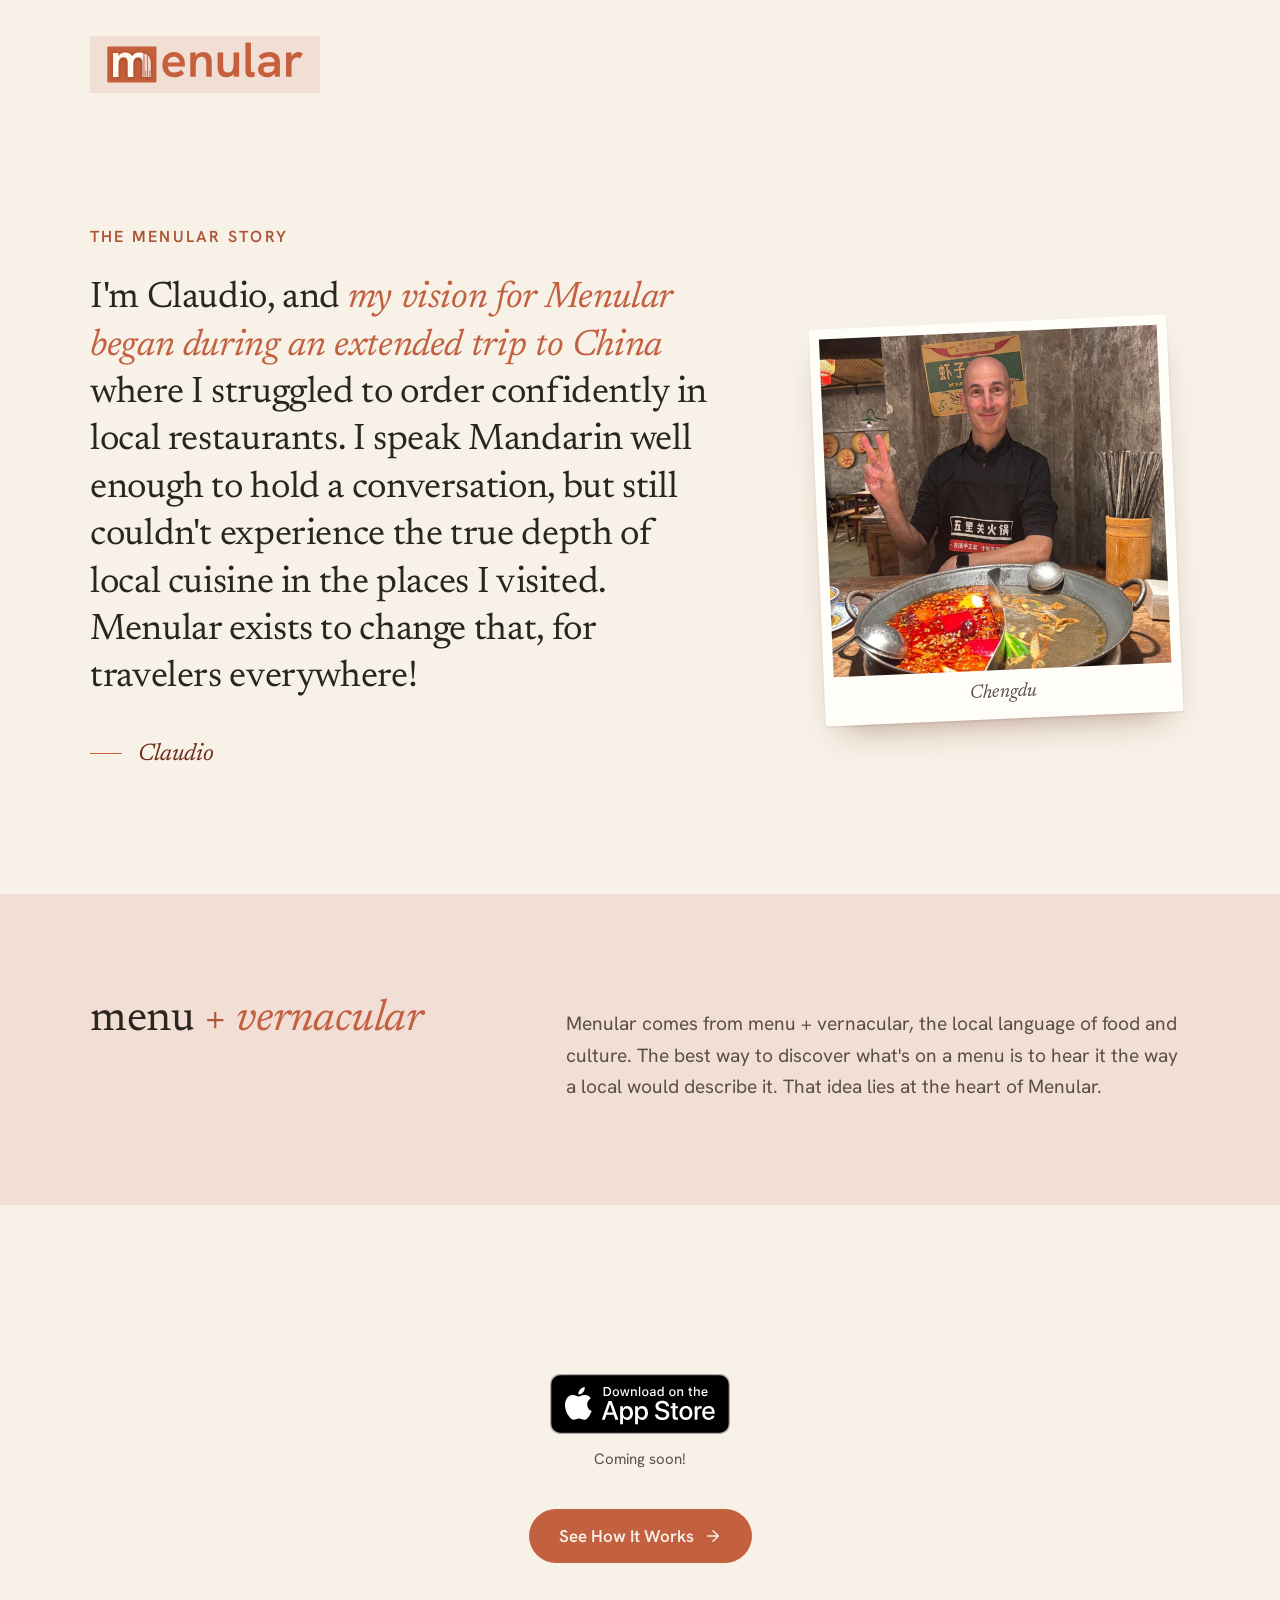
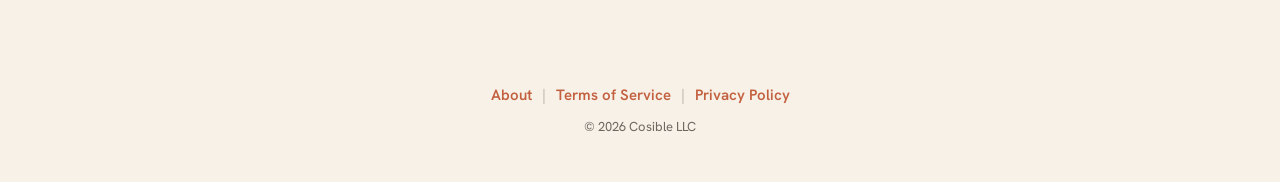
==== commit 459720c3: "About, Terms, Privacy: larger header logo Logo width is now clamp(180px, 18vw, 240px) on all three p" ====
--- a/about.html
+++ b/about.html
@@ -45,9 +45,10 @@
     padding-top: clamp(20px, 3.5vw, 36px);
   }
 
+  /* Logo size: smallest, scales with the window, largest. */
   .logo-link {
     display: inline-block;
-    width: clamp(150px, 15vw, 190px);
+    width: clamp(180px, 18vw, 240px);
     border-radius: 4px;
   }
 
@@ -308,7 +309,7 @@
 <header class="site-header">
   <div class="wrap">
     <a class="logo-link" href="/" aria-label="Menular home">
-      <img src="/assets/logo.svg" width="2249" height="560" alt="">
+      <img src="/assets/logo.svg" width="1913" height="394" alt="">
     </a>
   </div>
 </header>
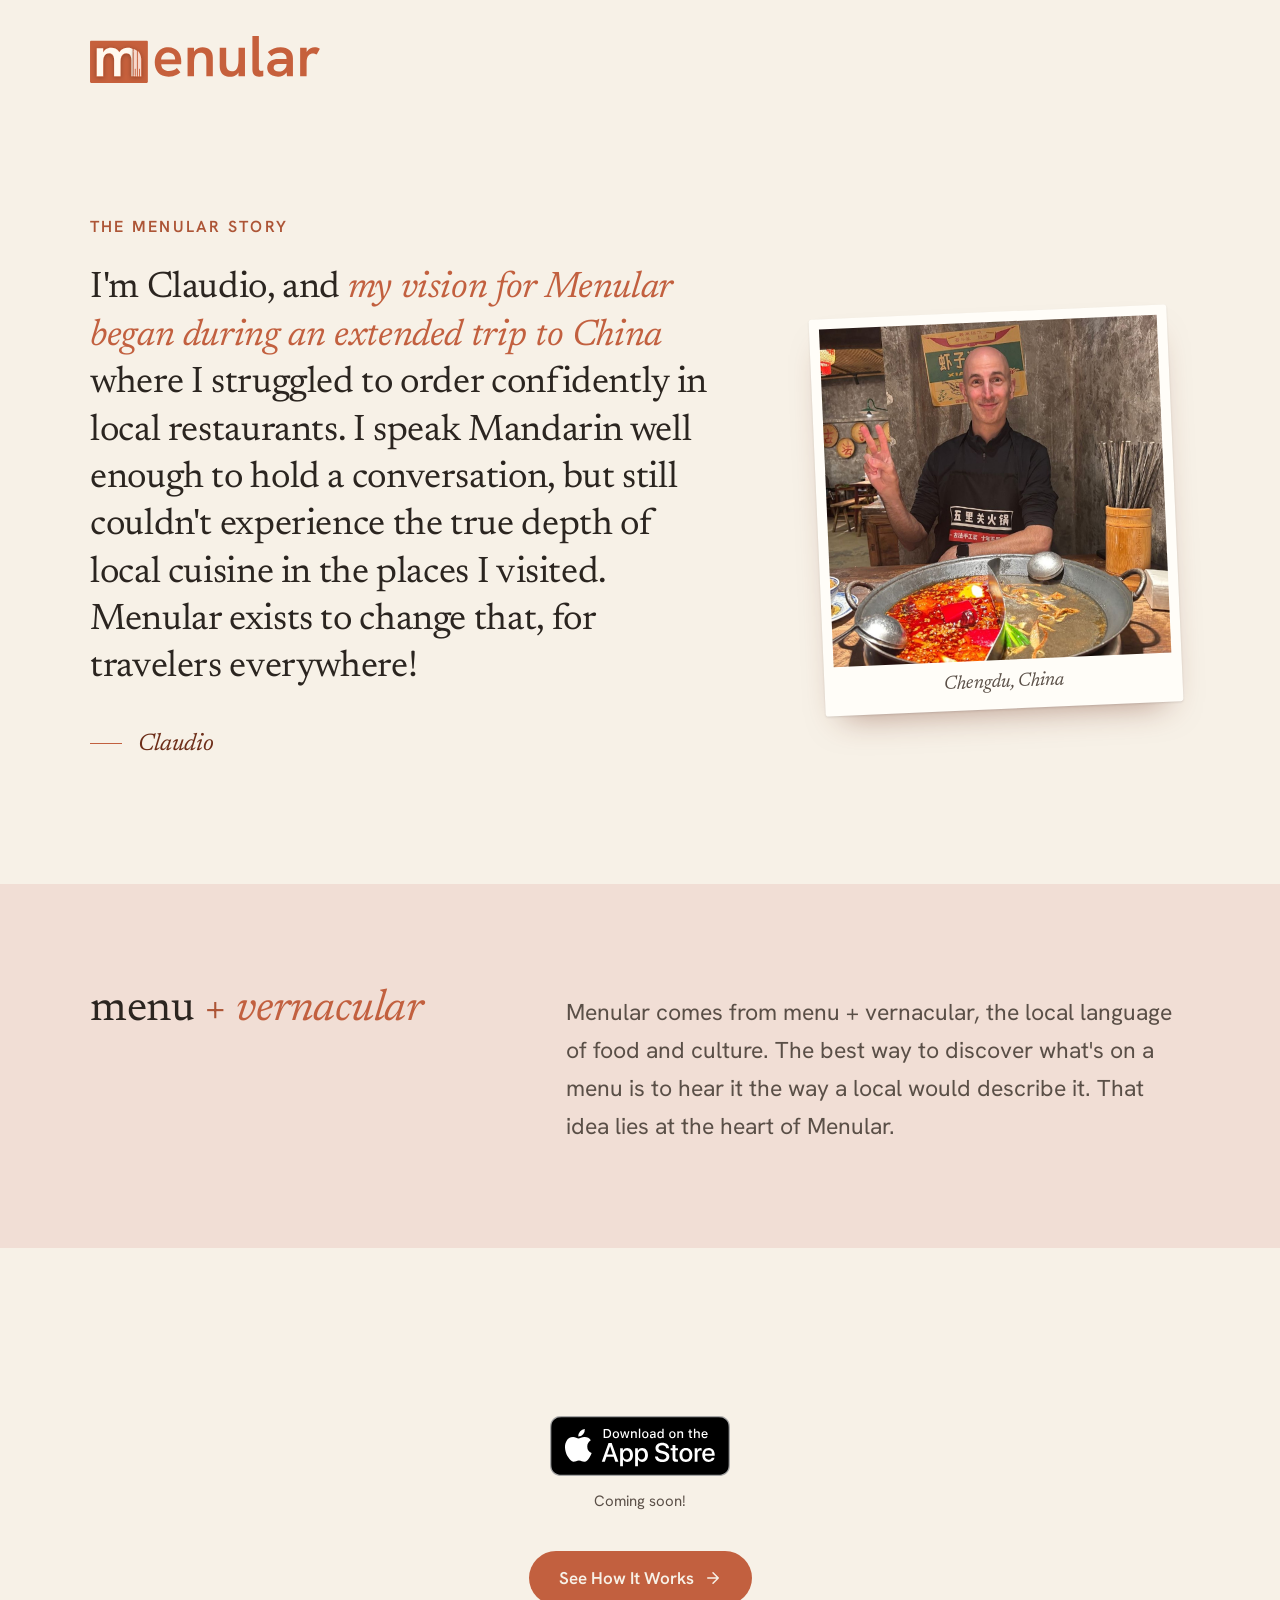
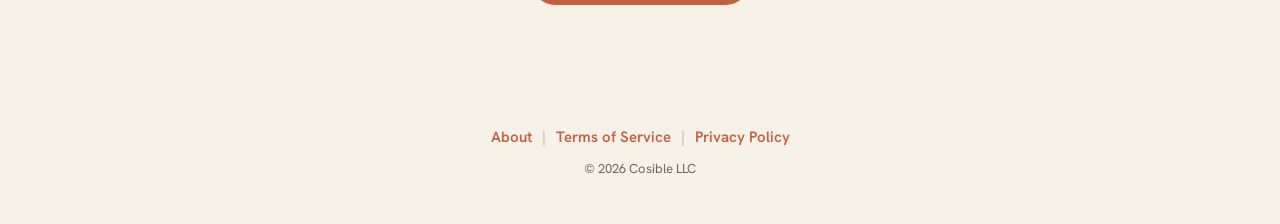
==== commit e677f435: "UI updates on home and about pages;" ====
--- a/about.html
+++ b/about.html
@@ -198,7 +198,7 @@
 
   .name-text {
     flex: 2 1 360px;
-    font-size: clamp(18px, 1.5vw, 20px);
+    font-size: clamp(22px, 1.8vw, 45px);
     line-height: 1.65;
     color: #5a4f47;
     text-wrap: pretty;
@@ -331,7 +331,7 @@
       <div class="story-photo">
         <figure class="snapshot">
           <img src="/assets/about/claudio.jpg" width="1000" height="1000" alt="Claudio in Chengdu">
-          <figcaption>Chengdu</figcaption>
+          <figcaption>Chengdu, China</figcaption>
         </figure>
       </div>
     </div>
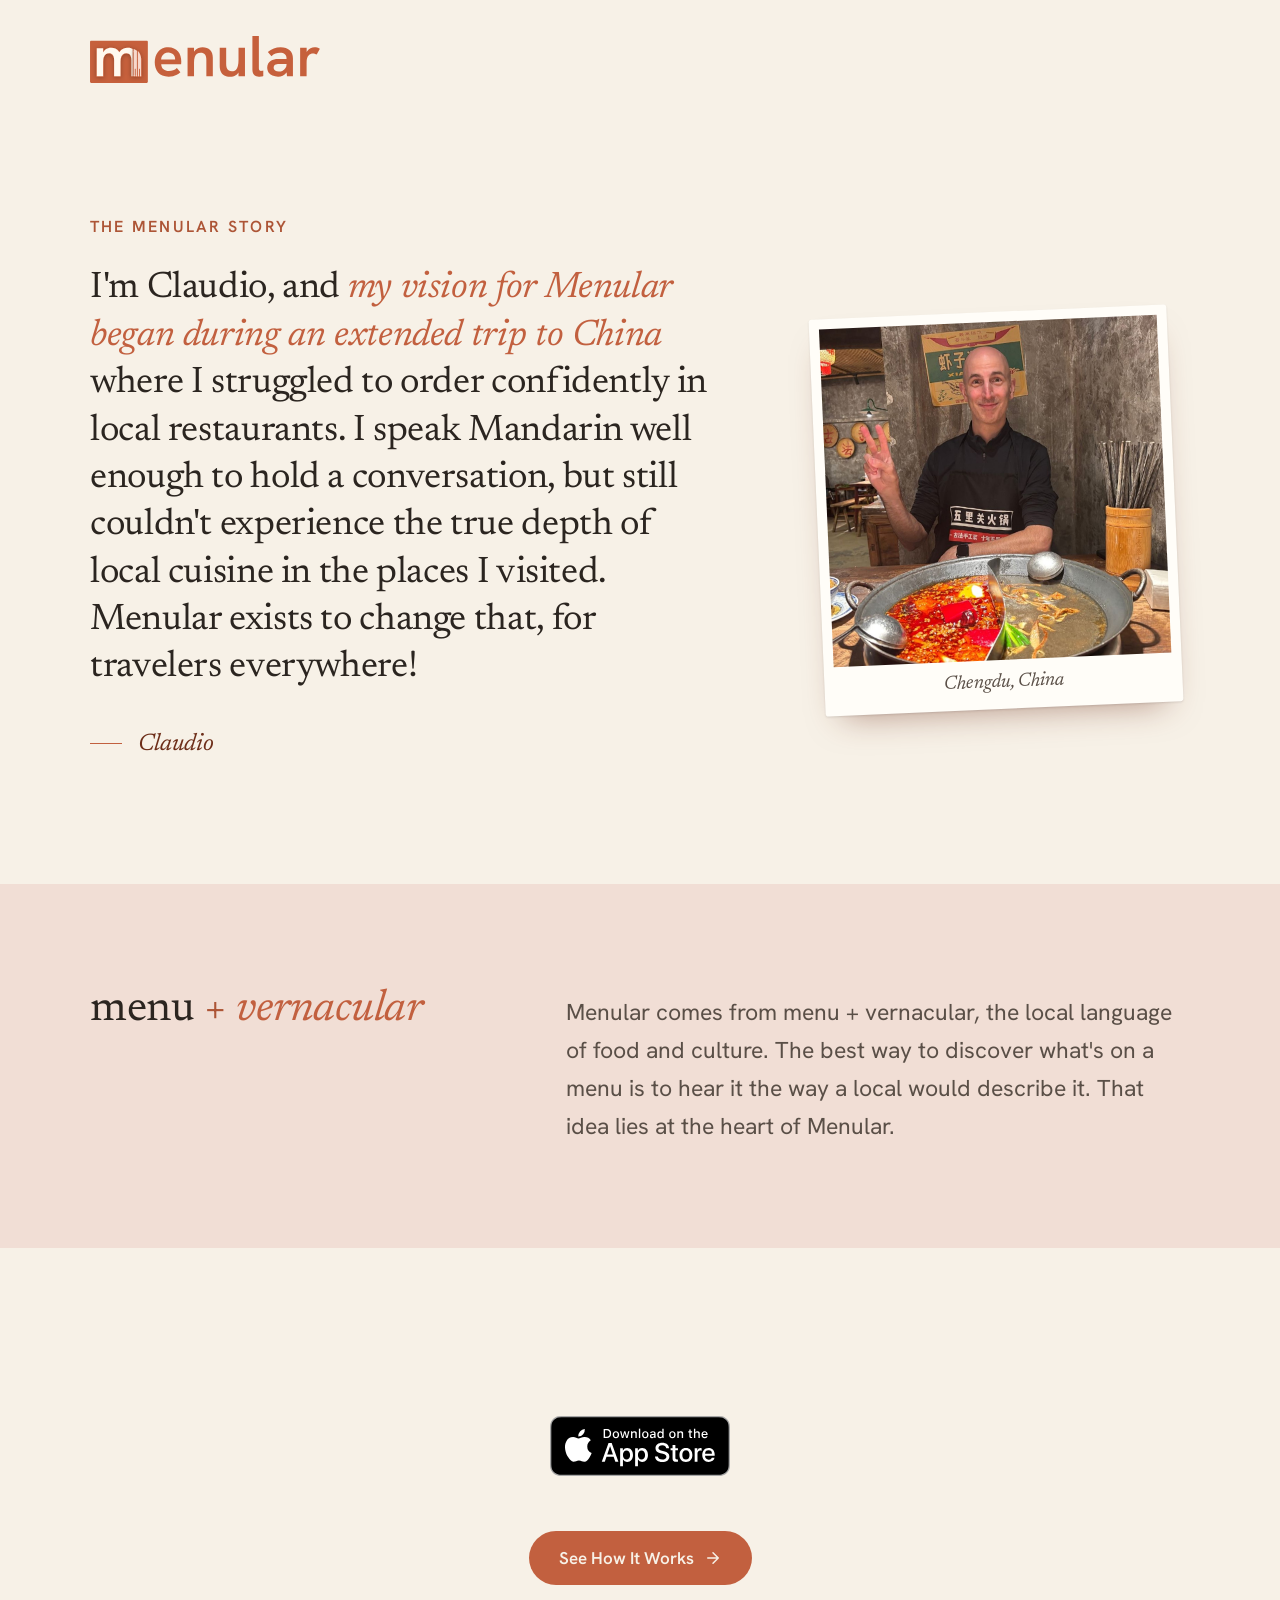
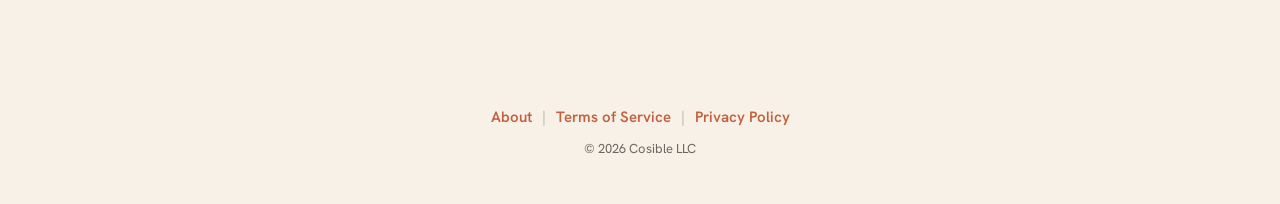
==== commit 67ef7925: "Privacy policy: menu layout reading; App Store badge live Co-Authored-By: Claude Opus 5.5 <noreply@a" ====
--- a/about.html
+++ b/about.html
@@ -232,11 +232,6 @@
     width: auto;
   }
 
-  .coming {
-    font-size: 15px;
-    color: #5a4f47;
-  }
-
   .pill {
     display: inline-flex;
     align-items: center;
@@ -350,9 +345,8 @@
 <div class="closing">
   <div class="badge-block">
     <div class="store-badge">
-      <img src="/assets/badges/app-store-badge.svg" width="180" height="60" alt="Download on the App Store">
+      <a href="https://apps.apple.com/app/id6793560717" aria-label="Download Menular on the App Store"><img src="/assets/badges/app-store-badge.svg" width="180" height="60" alt="Download on the App Store"></a>
     </div>
-    <p class="coming">Coming soon!</p>
   </div>
   <a class="pill" href="/#how-it-works">
     See How It Works
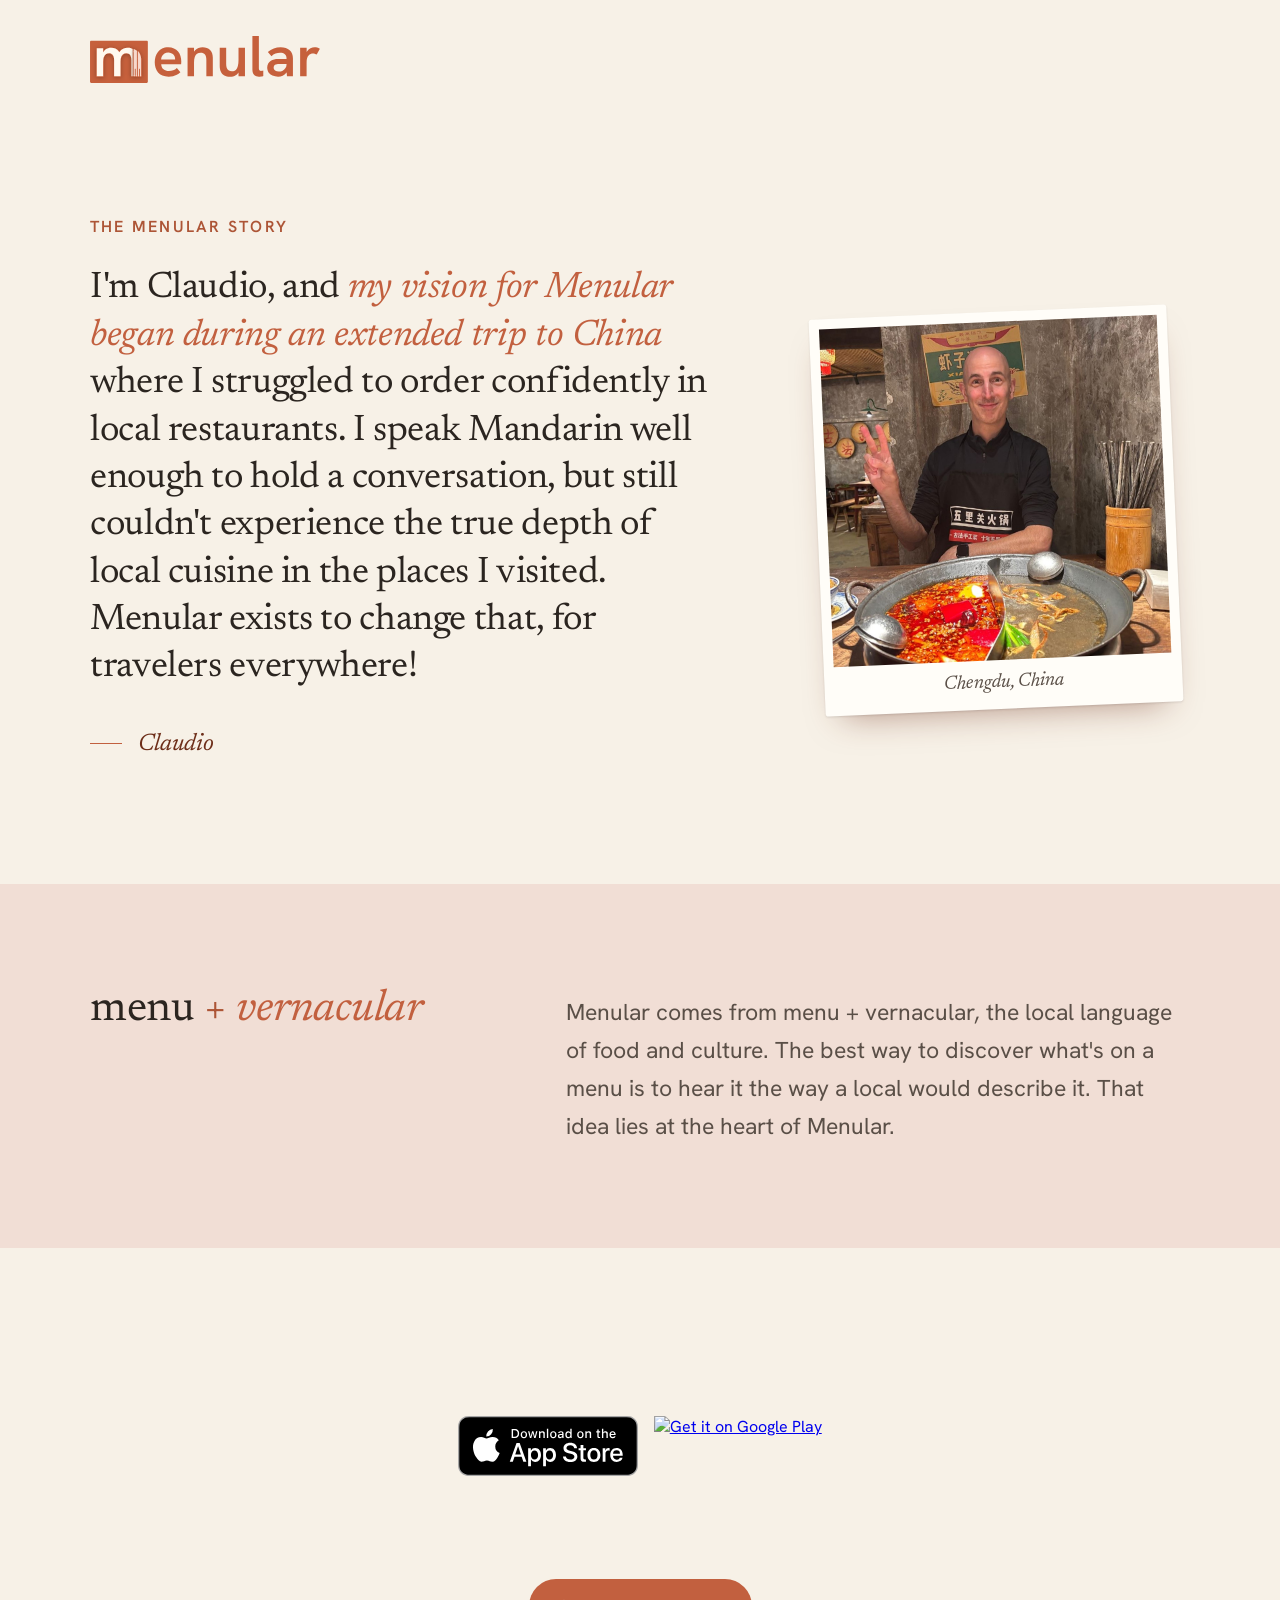
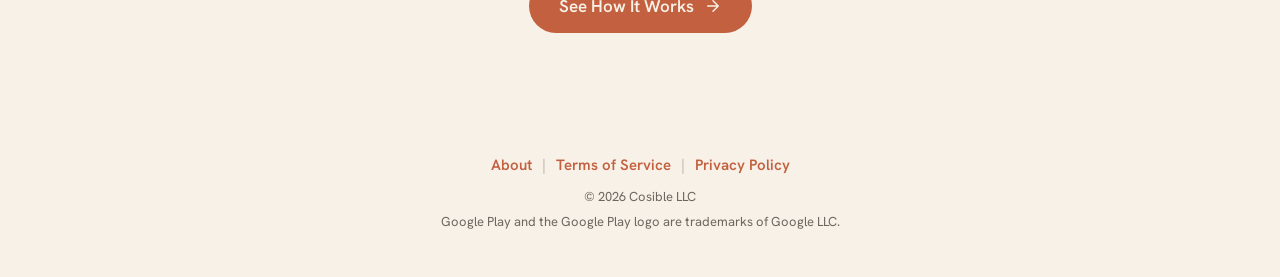
==== commit 55808b45: "Add Google Play badge, badge spacing, privacy location update Co-Authored-By: Claude Opus 5.5 <norep" ====
--- a/about.html
+++ b/about.html
@@ -24,6 +24,7 @@
 <link rel="preload" href="/assets/fonts/newsreader-latin-400-normal.woff2" as="font" type="font/woff2" crossorigin>
 <link rel="stylesheet" href="/assets/fonts/fonts.css">
 <link rel="stylesheet" href="/assets/css/footer.css">
+<link rel="stylesheet" href="/assets/css/store-badges.css">
 <style>
   * { box-sizing: border-box; margin: 0; padding: 0; }
 
@@ -209,7 +210,7 @@
     display: flex;
     flex-direction: column;
     align-items: center;
-    gap: 40px;
+    gap: clamp(64px, 8vw, 88px);
     padding: clamp(80px, 12vw, 160px) 24px clamp(56px, 7vw, 88px);
     text-align: center;
   }
@@ -220,16 +221,10 @@
     align-items: center;
   }
 
-  /* App Store badge: Apple artwork shown as supplied, with clear space of
-     one quarter of its height on every side. */
-  .store-badge {
+  /* Store badges (shared .badge-row), with clear space of one quarter of
+     the badge height on every side. */
+  .store-badges {
     padding: 13px;
-  }
-
-  .store-badge img {
-    display: block;
-    height: 52px;
-    width: auto;
   }
 
   .pill {
@@ -270,12 +265,9 @@
   }
 
   @media (min-width: 768px) {
-    .store-badge {
+    .store-badges {
+      --badge-h: 60px;
       padding: 15px;
-    }
-
-    .store-badge img {
-      height: 60px;
     }
   }
 
@@ -344,8 +336,9 @@
 <!-- CLOSING -->
 <div class="closing">
   <div class="badge-block">
-    <div class="store-badge">
+    <div class="badge-row store-badges">
       <a href="https://apps.apple.com/app/id6793560717" aria-label="Download Menular on the App Store"><img src="/assets/badges/app-store-badge.svg" width="180" height="60" alt="Download on the App Store"></a>
+      <a href="https://play.google.com/store/apps/details?id=com.cosible.menular" aria-label="Get Menular on Google Play"><img src="/assets/play-store-badge.svg" alt="Get it on Google Play"></a>
     </div>
   </div>
   <a class="pill" href="/#how-it-works">
@@ -364,6 +357,7 @@
     <span class="footer-group"><a href="/terms-of-service">Terms of Service</a><span class="footer-sep" aria-hidden="true">|</span><a href="/privacy-policy">Privacy Policy</a></span>
   </nav>
   <p class="footer-copy">&copy; 2026 Cosible LLC</p>
+  <p class="footer-copy footer-legal">Google Play and the Google Play logo are trademarks of Google LLC.</p>
 </footer>
 
 </body>
--- a/assets/css/footer.css
+++ b/assets/css/footer.css
@@ -47,6 +47,11 @@
   color: rgba(43,37,32,0.68);
 }
 
+/* Second, smaller line under the copyright (store trademark notices). */
+.footer-legal {
+  margin-top: 4px;
+}
+
 /* On narrow phones, break into two tidy rows instead of wrapping mid-list. */
 @media (max-width: 420px) {
   .footer-links { flex-direction: column; align-items: center; }
--- a/assets/css/store-badges.css
+++ b/assets/css/store-badges.css
@@ -0,0 +1,30 @@
+/* Shared store badge row (App Store + Google Play), linked from the home and
+   About pages so both stay identical. Each page sets --badge-h to the height
+   its Apple badge already used. The gap is at least one quarter of the badge
+   height, which covers Apple's and Google's clear space rules. When the row
+   cannot fit, the Play badge wraps and sits centered below the Apple badge. */
+.badge-row {
+  --badge-h: 52px;
+  display: flex;
+  flex-wrap: wrap;
+  justify-content: center;
+  align-items: center;
+  gap: max(16px, calc(var(--badge-h) / 4));
+}
+
+.badge-row a {
+  display: block;
+  border-radius: 8px;
+}
+
+.badge-row a:focus-visible {
+  outline: 2px solid #6D2E19;
+  outline-offset: 3px;
+}
+
+/* Artwork shown as supplied: fixed height, natural aspect ratio. */
+.badge-row img {
+  display: block;
+  height: var(--badge-h);
+  width: auto;
+}
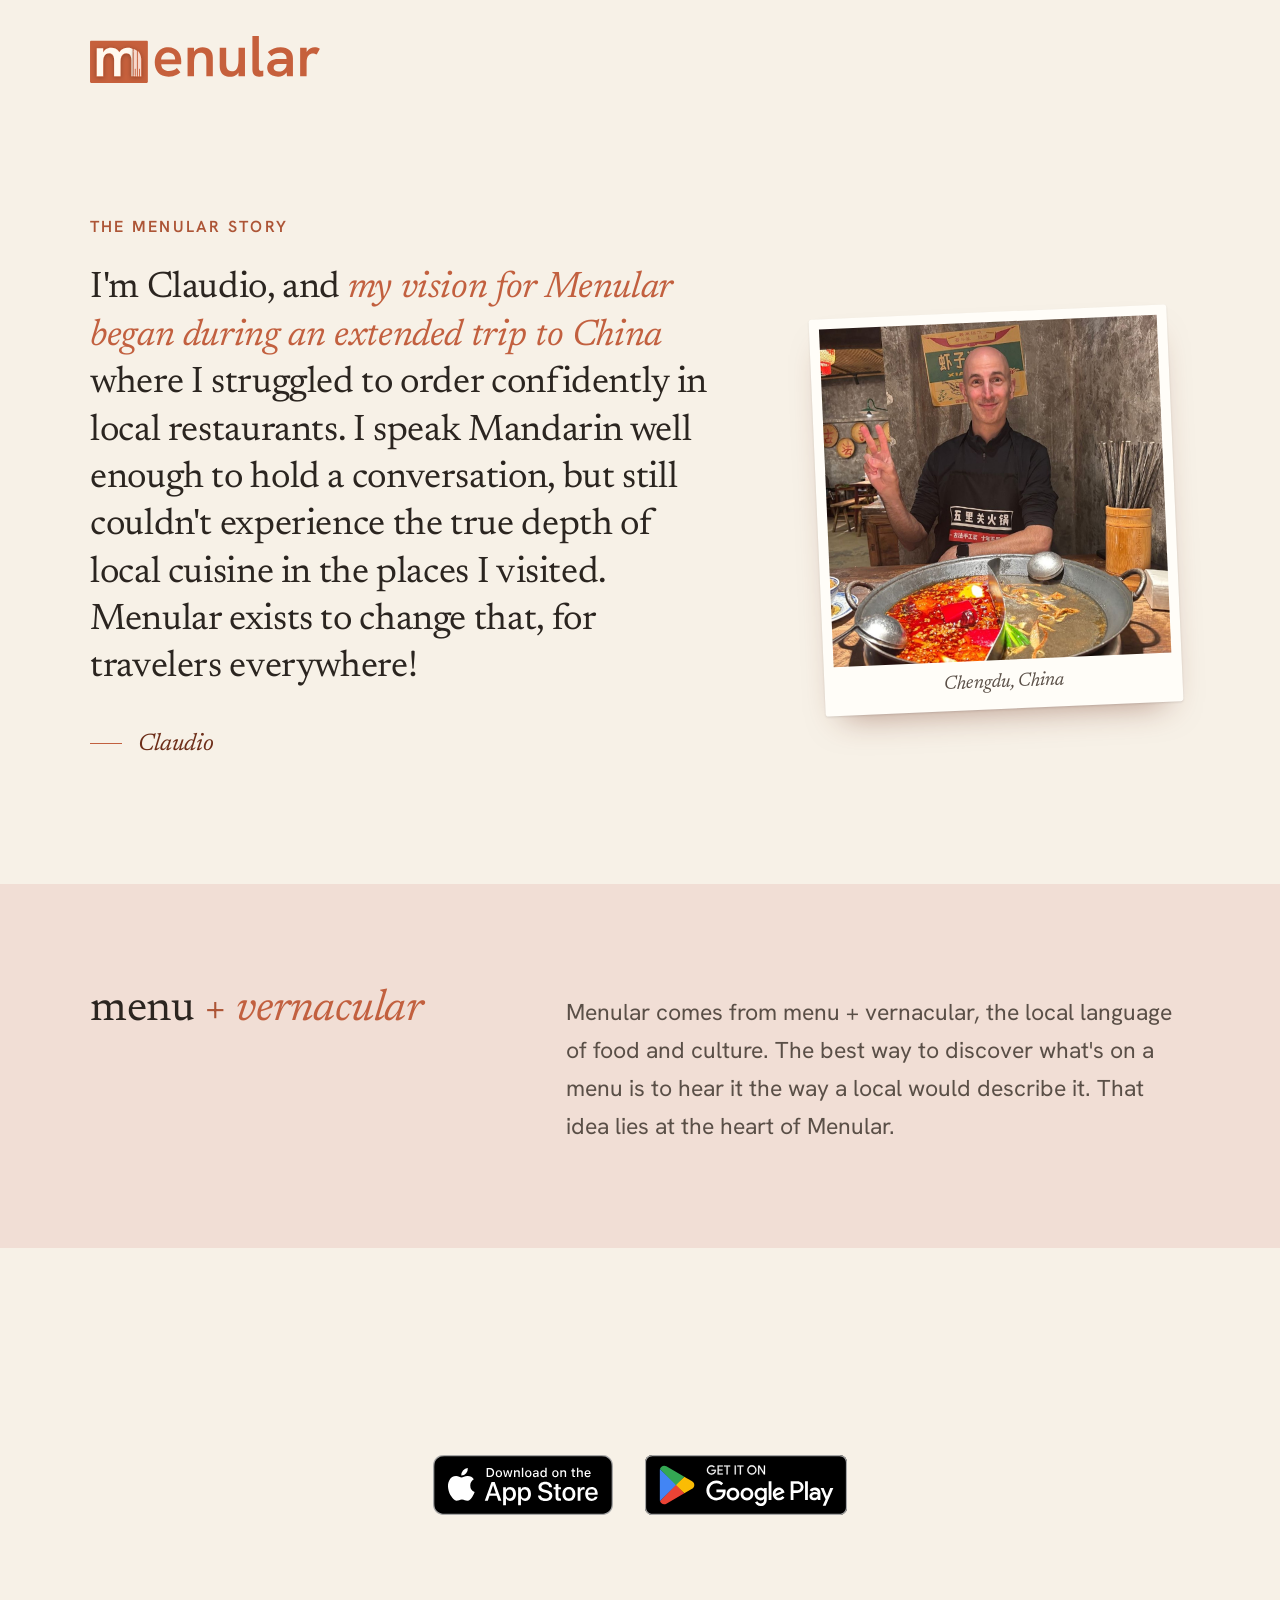
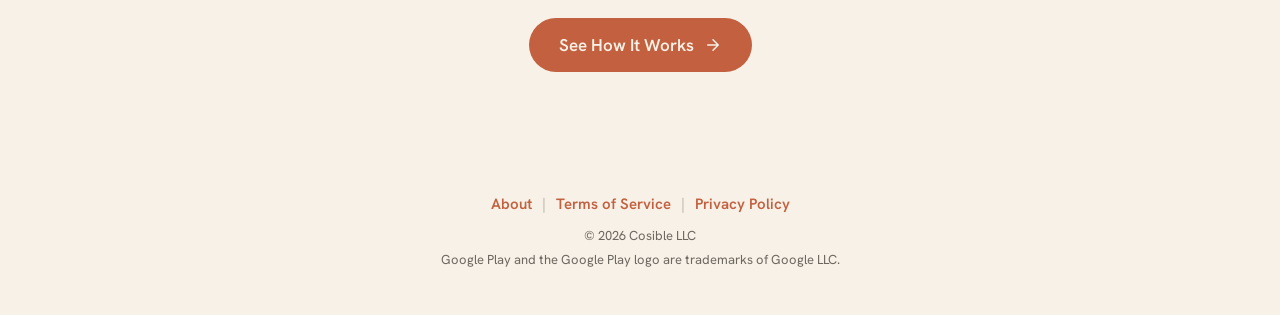
==== commit fd10f440: "Use Google Play badge asset, widen badge spacing Co-Authored-By: Claude Opus 5.5 <noreply@anthropic." ====
--- a/about.html
+++ b/about.html
@@ -211,7 +211,7 @@
     flex-direction: column;
     align-items: center;
     gap: clamp(64px, 8vw, 88px);
-    padding: clamp(80px, 12vw, 160px) 24px clamp(56px, 7vw, 88px);
+    padding: clamp(112px, 15vw, 200px) 24px clamp(56px, 7vw, 88px);
     text-align: center;
   }
 
@@ -338,7 +338,7 @@
   <div class="badge-block">
     <div class="badge-row store-badges">
       <a href="https://apps.apple.com/app/id6793560717" aria-label="Download Menular on the App Store"><img src="/assets/badges/app-store-badge.svg" width="180" height="60" alt="Download on the App Store"></a>
-      <a href="https://play.google.com/store/apps/details?id=com.cosible.menular" aria-label="Get Menular on Google Play"><img src="/assets/play-store-badge.svg" alt="Get it on Google Play"></a>
+      <a href="https://play.google.com/store/apps/details?id=com.cosible.menular" aria-label="Get Menular on Google Play"><img src="/assets/badges/play-store-badge.svg" width="202" height="60" alt="Get it on Google Play"></a>
     </div>
   </div>
   <a class="pill" href="/#how-it-works">
--- a/assets/css/store-badges.css
+++ b/assets/css/store-badges.css
@@ -9,7 +9,9 @@
   flex-wrap: wrap;
   justify-content: center;
   align-items: center;
-  gap: max(16px, calc(var(--badge-h) / 4));
+  /* Side by side: a wider gap. Wrapped: the Play badge sits closer below. */
+  column-gap: 32px;
+  row-gap: max(16px, calc(var(--badge-h) / 4));
 }
 
 .badge-row a {
